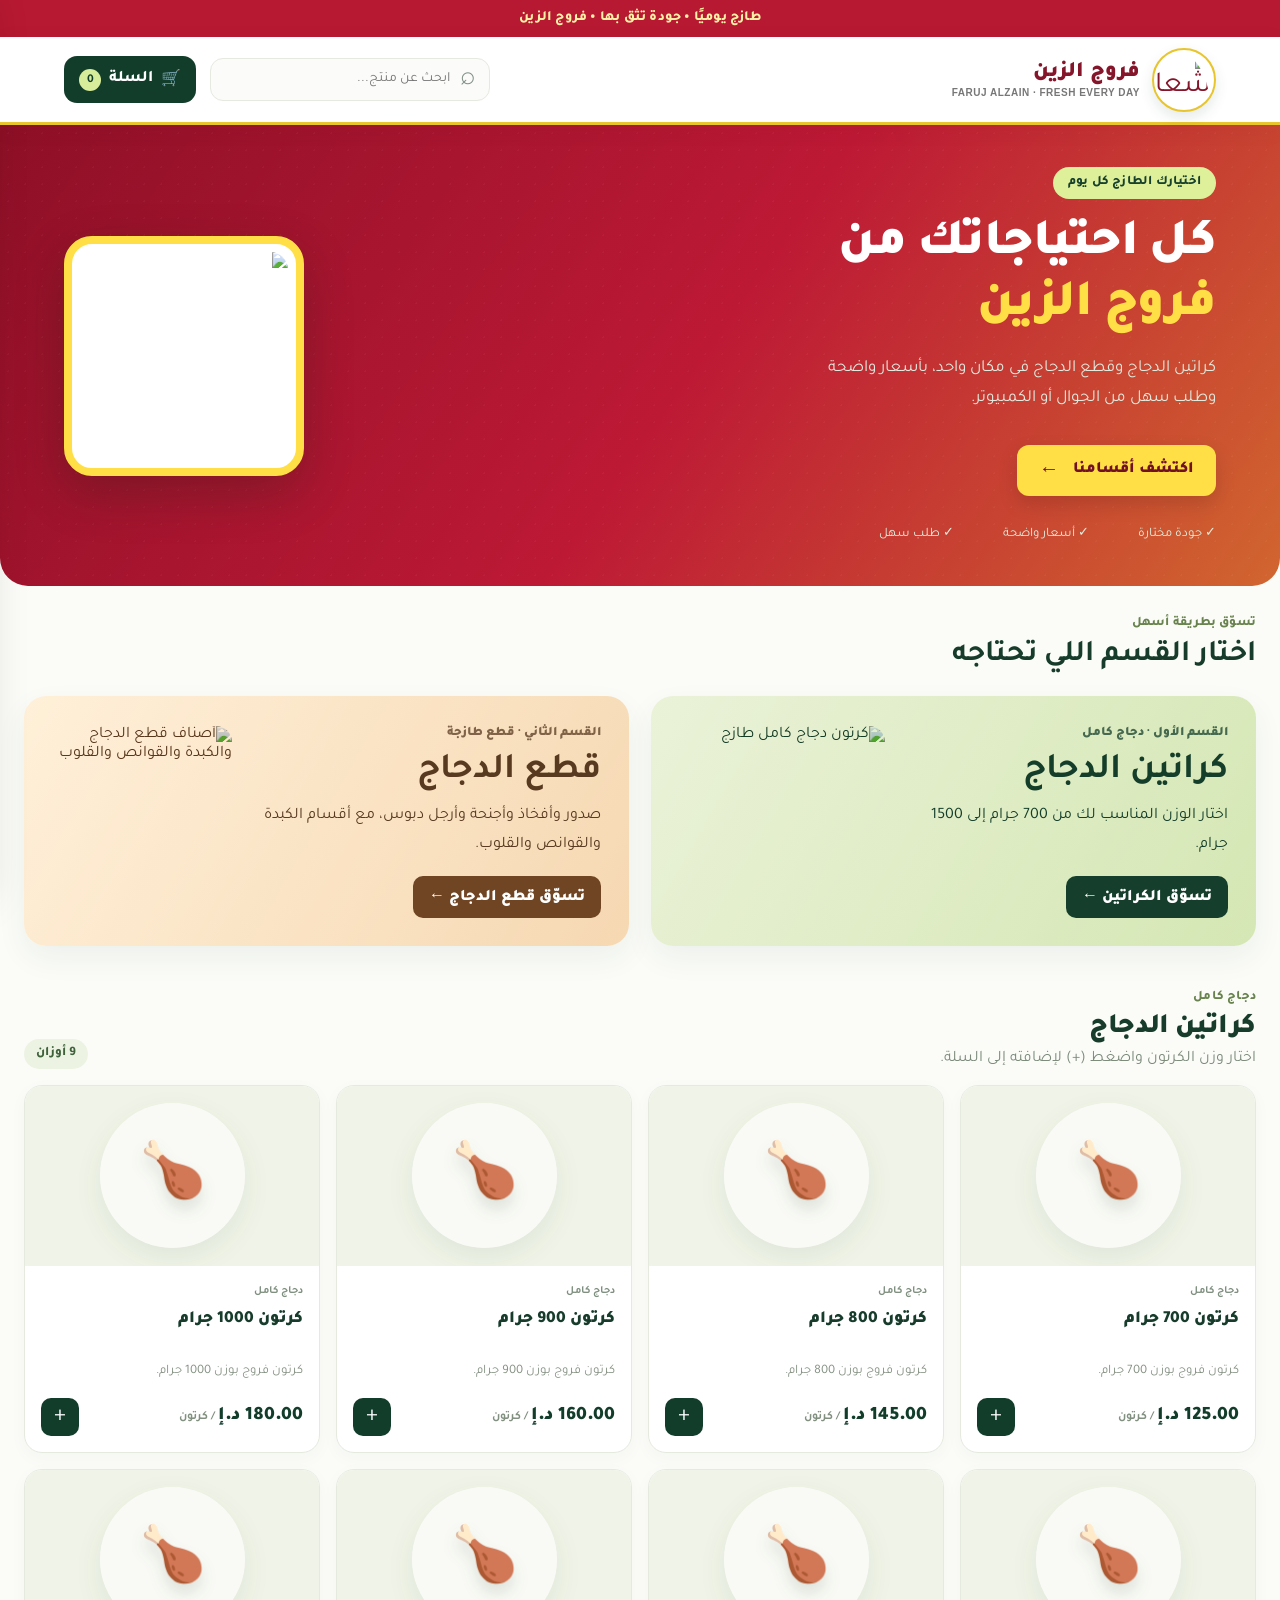
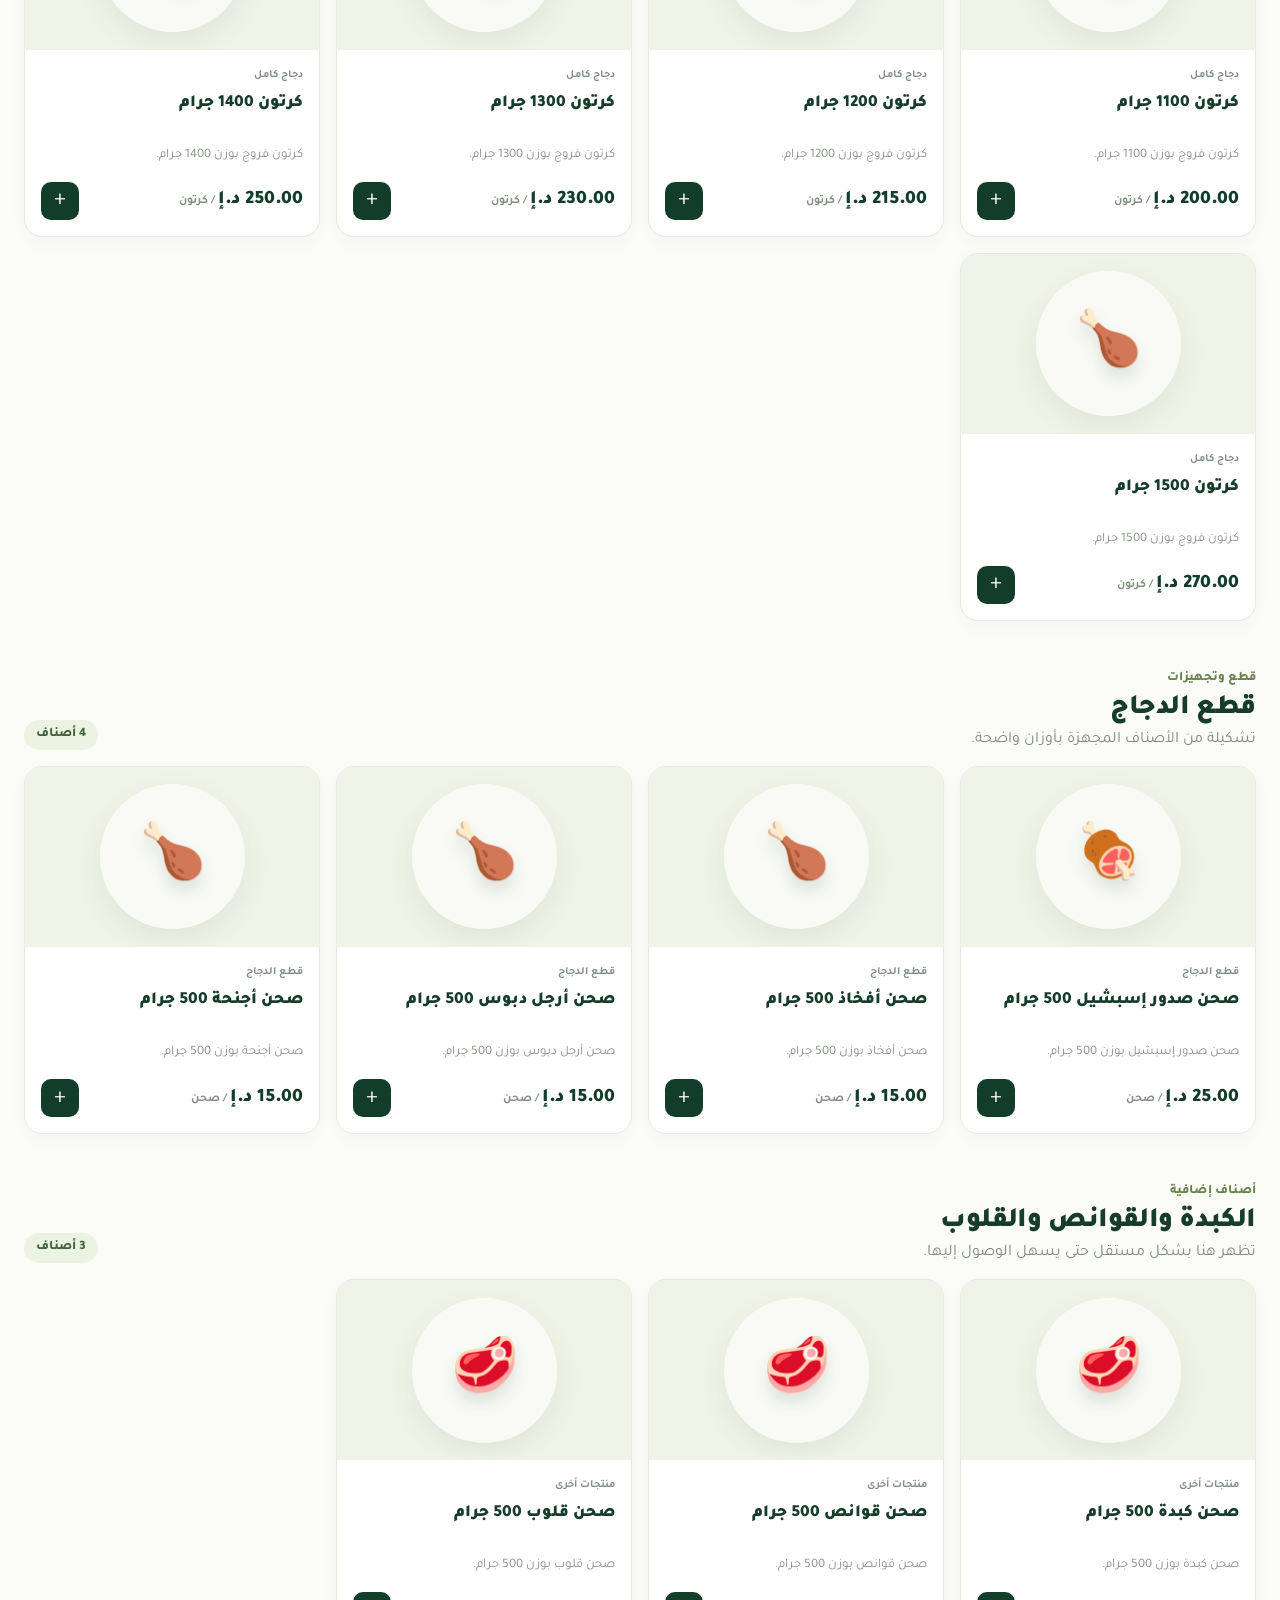
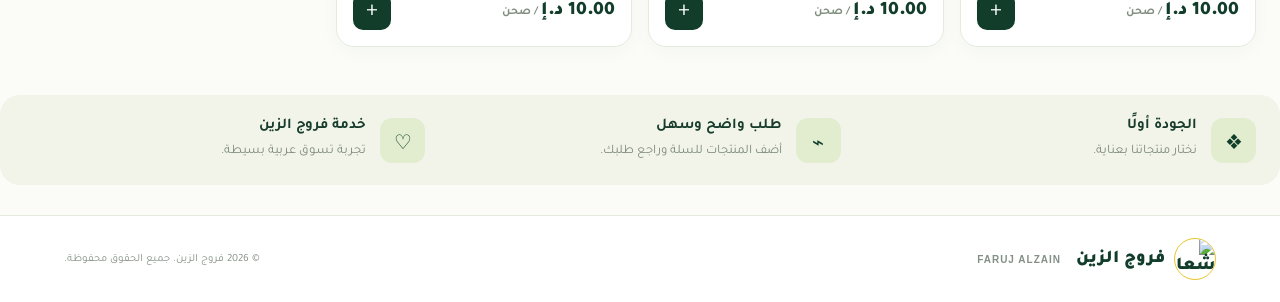
==== store.html @ 1d102dff "Update store.html" ====
<!doctype html>
<html lang="ar" dir="rtl">
<head>
  <meta charset="utf-8">
  <meta name="viewport" content="width=device-width, initial-scale=1">
  <meta name="theme-color" content="#123d2b">
  <title>متجر فروج الزين | FARUJ ALZAIN</title>
  <link rel="preconnect" href="https://fonts.googleapis.com">
  <link rel="preconnect" href="https://fonts.gstatic.com" crossorigin>
  <link href="https://fonts.googleapis.com/css2?family=Tajawal:wght@400;500;600;700;800;900&display=swap" rel="stylesheet">
  <link rel="stylesheet" href="store.css">
  <style>
    body{font-family:'Tajawal',sans-serif;background:#fbfcf8;color:#173c2c}
    .announcement{background:#b71932;color:#fff2a6;text-align:center;padding:10px 16px;font-weight:800;font-size:14px}
    .site-header{position:sticky;top:0;z-index:20;background:#fff;border-bottom:3px solid #e8c52d;box-shadow:0 5px 22px #5d17200d}.brand{display:flex;align-items:center;gap:12px;text-decoration:none;color:#85152a;padding:10px 0}.brand-mark{display:grid;place-items:center;width:64px;height:64px;flex-shrink:0;background:#fff;border:2px solid #e8c52d;border-radius:50%;overflow:hidden;padding:3px}.brand-logo{width:100%;height:100%;object-fit:contain;border-radius:50%}.brand-copy strong{display:block;font-size:22px;font-weight:900}.brand-copy small{display:block;color:#777;font-size:10px;letter-spacing:.5px}.footer-brand{display:inline-flex;align-items:center;gap:9px}.footer-logo{width:42px;height:42px;object-fit:contain;border-radius:50%;border:1px solid #e8c52d}
    .hero{background:linear-gradient(125deg,#8e1027 0%,#bd1935 54%,#e7b928 150%);color:#fff;min-height:300px;border-radius:0 0 28px 28px;margin:0 0 28px;padding:42px clamp(20px,5vw,70px);display:flex;align-items:center;justify-content:space-between;gap:24px;overflow:hidden}
    .hero-content{max-width:680px}.hero .eyebrow{display:inline-block;background:#dff09b;color:#17412d;border-radius:30px;padding:7px 14px;font-weight:800}.hero h1{font-size:clamp(30px,4vw,52px);line-height:1.2;margin:16px 0}.hero h1 em{font-style:normal;color:#ffdf45}.hero p{font-size:17px;color:#e0eadf;line-height:1.8}.hero-cta{display:inline-flex;gap:14px;align-items:center;background:#ffdf45;color:#711126;padding:12px 22px;border-radius:12px;text-decoration:none;font-weight:900;margin-top:8px}.hero-art{background:#fff;border:8px solid #ffdf45;border-radius:28px;width:clamp(150px,20vw,240px);height:clamp(150px,20vw,240px);display:grid;place-items:center;flex-shrink:0;box-shadow:0 18px 50px #071d133b;padding:8px}.hero-logo{display:block;width:100%;height:100%;object-fit:contain;border-radius:18px}
    .shop-intro{max-width:1500px;margin:0 auto;padding:0 24px}.shop-intro h2{font-size:30px;margin:5px 0}.section-kicker{color:#68834d;font-weight:800}
    .promo-grid{max-width:1500px;margin:22px auto 42px;padding:0 24px;display:grid;grid-template-columns:repeat(2,minmax(0,1fr));gap:22px}
    .promo-card{position:relative;min-height:220px;border-radius:22px;padding:28px;overflow:hidden;display:flex;align-items:center;justify-content:space-between;gap:12px;text-decoration:none;box-shadow:0 12px 30px #153d2910;transition:transform .2s}
    .promo-card:hover{transform:translateY(-3px)}.promo-card.cartons{background:linear-gradient(120deg,#eaf2d8,#d5e7b4);color:#143e2a}.promo-card.pieces{background:linear-gradient(120deg,#fff0d9,#f6d8b2);color:#583a20}
    .promo-copy{position:relative;z-index:1;max-width:65%}.promo-label{font-size:13px;font-weight:900;opacity:.75}.promo-card h3{font-size:clamp(24px,3vw,36px);margin:8px 0}.promo-card p{line-height:1.8;margin:0 0 16px}.promo-link{display:inline-block;border-radius:10px;background:#153f2c;color:#fff;padding:10px 16px;font-weight:900}.pieces .promo-link{background:#704523}.promo-art{font-size:clamp(65px,9vw,115px);filter:drop-shadow(0 8px 7px #0002)}.promo-photo{width:38%;max-width:330px;height:190px;object-fit:contain;border-radius:16px;position:relative;z-index:1;mix-blend-mode:multiply}.promo-photo-pieces{width:38%;max-width:330px;height:190px;object-fit:contain;border-radius:16px;position:relative;z-index:1;mix-blend-mode:multiply}
    .catalog-section{max-width:1500px;margin:0 auto 48px;padding:0 24px;scroll-margin-top:100px}.section-heading{display:flex;align-items:end;justify-content:space-between;gap:14px;margin-bottom:16px}.section-heading h2{font-size:28px;margin:4px 0}.section-heading p{color:#7d8b7b;margin:5px 0 0}.section-count{background:#edf3e3;color:#3f623b;padding:7px 12px;border-radius:30px;font-size:13px;font-weight:800;white-space:nowrap}
    .product-grid{display:grid;grid-template-columns:repeat(4,minmax(0,1fr));gap:16px}.product-card{background:#fff;border:1px solid #e5eadf;border-radius:18px;overflow:hidden;box-shadow:0 5px 18px #153d2908}.product-visual{background:#f0f4e8;min-height:130px;display:grid;place-items:center}.product-emoji{font-size:54px}.product-body{padding:16px}.product-body h3{font-size:17px;line-height:1.5;min-height:48px;margin:6px 0}.product-desc{color:#859183;font-size:13px;min-height:20px}.product-bottom{display:flex;align-items:center;justify-content:space-between;gap:10px;margin-top:15px}.product-price{font-weight:900;color:#123d2b}.product-price small{font-size:12px;color:#829080;font-weight:600}.add-button{background:#123d2b;color:#fff;border:0;border-radius:10px;width:38px;height:38px;font-size:23px;cursor:pointer}.empty-state{padding:20px;text-align:center;color:#778574}.hidden{display:none!important}
    .quality-strip{max-width:1500px;margin:30px auto;padding:22px 24px;background:#f2f4e9;border-radius:20px;display:grid;grid-template-columns:auto 1fr auto 1fr auto 1fr;align-items:center;gap:14px}.quality-icon{background:#e2edcf;border-radius:12px;padding:12px;font-size:20px}.quality-strip p{font-size:13px;color:#7d8b7b;margin:5px 0 0}.quality-strip strong{font-size:15px}footer{display:flex;align-items:center;justify-content:space-between;gap:15px;flex-wrap:wrap;padding:22px 5%;border-top:1px solid #e5eadf;background:#fff}.footer-brand{font-weight:900;color:#123d2b;text-decoration:none}
    @media(max-width:1000px){.product-grid{grid-template-columns:repeat(3,minmax(0,1fr))}.quality-strip{grid-template-columns:auto 1fr;}.hero-art{font-size:100px}}
    @media(max-width:650px){.brand-mark{width:48px;height:48px}.brand-copy strong{font-size:18px}.brand-copy small{font-size:8px}.hero{padding:28px 20px;min-height:0}.hero-art{width:100px;height:100px;font-size:58px}.hero p{font-size:14px}.promo-grid{grid-template-columns:1fr;padding:0 14px;gap:14px;margin-bottom:32px}.promo-card{min-height:175px;padding:20px}.promo-copy{max-width:72%}.promo-card p{font-size:14px}.promo-art{font-size:64px}.promo-photo{width:38%;height:130px;object-fit:contain}.catalog-section,.shop-intro{padding:0 14px}.product-grid{grid-template-columns:repeat(2,minmax(0,1fr));gap:10px}.product-visual{min-height:100px}.product-emoji{font-size:42px}.product-body{padding:11px}.product-body h3{font-size:14px;min-height:44px}.product-desc{font-size:11px}.product-price{font-size:13px}.product-price small{font-size:10px}.add-button{width:32px;height:32px}.section-heading h2{font-size:23px}.section-heading p{font-size:12px}.quality-strip{margin:24px 14px;padding:17px;gap:10px}.hero h1{font-size:29px}.hero .hero-perks{font-size:11px;gap:8px;flex-wrap:wrap}}
  </style>
</head>
<body>
  <div class="announcement">طازج يوميًا • جودة تثق بها • فروج الزين</div>
  <header class="site-header">
    <a class="brand" href="#top" aria-label="فروج الزين - الرئيسية"><span class="brand-mark"><img class="brand-logo" src="https://wnfibznjxihilgfedfij.supabase.co/storage/v1/object/public/store-images/alzain-logo.jpg" alt="شعار فروج الزين"></span><span class="brand-copy"><strong>فروج الزين</strong><small>FARUJ ALZAIN · FRESH EVERY DAY</small></span></a>
    <div class="header-actions"><label class="search-box"><span>⌕</span><input id="searchInput" type="search" placeholder="ابحث عن منتج..." aria-label="ابحث عن منتج"></label><button class="cart-open" id="openCart" type="button"><span>🛒</span><span>السلة</span><b id="cartCount">0</b></button></div>
  </header>
  <main id="top">
    <section class="hero"><div class="hero-content"><span class="eyebrow">اختيارك الطازج كل يوم</span><h1>كل احتياجاتك من<br><em>فروج الزين</em></h1><p>كراتين الدجاج وقطع الدجاج في مكان واحد، بأسعار واضحة وطلب سهل من الجوال أو الكمبيوتر.</p><a class="hero-cta" href="#promotions">اكتشف أقسامنا <span>←</span></a><div class="hero-perks"><span>✓ جودة مختارة</span>　<span>✓ أسعار واضحة</span>　<span>✓ طلب سهل</span></div></div><div class="hero-art"><img class="hero-logo" src="https://wnfibznjxihilgfedfij.supabase.co/storage/v1/object/public/store-images/alzain-logo.jpg" alt="شعار فروج الزين"></div></section>
    <div class="shop-intro"><span class="section-kicker">تسوّق بطريقة أسهل</span><h2>اختار القسم اللي تحتاجه</h2></div>
    <section class="promo-grid" id="promotions" aria-label="الأقسام الرئيسية">
      <a class="promo-card cartons" href="#cartonSection"><div class="promo-copy"><span class="promo-label">القسم الأول · دجاج كامل</span><h3>كراتين الدجاج</h3><p>اختار الوزن المناسب لك من 700 جرام إلى 1500 جرام.</p><span class="promo-link">تسوّق الكراتين ←</span></div><img class="promo-photo" src="https://wnfibznjxihilgfedfij.supabase.co/storage/v1/object/public/store-images/a_clean_high_resolution_studio_product_photo_with.png" alt="كرتون دجاج كامل طازج"></a>
      <a class="promo-card pieces" href="#piecesSection"><div class="promo-copy"><span class="promo-label">القسم الثاني · قطع طازجة</span><h3>قطع الدجاج</h3><p>صدور وأفخاذ وأجنحة وأرجل دبوس، مع أقسام الكبدة والقوانص والقلوب.</p><span class="promo-link">تسوّق قطع الدجاج ←</span></div><img class="promo-photo promo-photo-pieces" src="https://wnfibznjxihilgfedfij.supabase.co/storage/v1/object/public/store-images/chicken-pieces-7-items.jpg" alt="أصناف قطع الدجاج والكبدة والقوانص والقلوب"></a>
    </section>
    <section class="catalog-section" id="cartonSection"><div class="section-heading"><div><span class="section-kicker">دجاج كامل</span><h2>كراتين الدجاج</h2><p>اختار وزن الكرتون واضغط (+) لإضافته إلى السلة.</p></div><span class="section-count">9 أوزان</span></div><div class="product-grid" id="cartonGrid"></div><div class="empty-state hidden" id="cartonEmpty">لا توجد نتائج في هذا القسم.</div></section>
    <section class="catalog-section" id="piecesSection"><div class="section-heading"><div><span class="section-kicker">قطع وتجهيزات</span><h2>قطع الدجاج</h2><p>تشكيلة من الأصناف المجهزة بأوزان واضحة.</p></div><span class="section-count">4 أصناف</span></div><div class="product-grid" id="piecesGrid"></div><div class="empty-state hidden" id="piecesEmpty">لا توجد نتائج في هذا القسم.</div></section>
    <section class="catalog-section" id="otherSection"><div class="section-heading"><div><span class="section-kicker">أصناف إضافية</span><h2>الكبدة والقوانص والقلوب</h2><p>تظهر هنا بشكل مستقل حتى يسهل الوصول إليها.</p></div><span class="section-count">3 أصناف</span></div><div class="product-grid" id="otherGrid"></div><div class="empty-state hidden" id="otherEmpty">لا توجد نتائج في هذا القسم.</div></section>
    <section class="quality-strip"><div class="quality-icon">❖</div><div><strong>الجودة أولًا</strong><p>نختار منتجاتنا بعناية.</p></div><div class="quality-icon">⌁</div><div><strong>طلب واضح وسهل</strong><p>أضف المنتجات للسلة وراجع طلبك.</p></div><div class="quality-icon">♡</div><div><strong>خدمة فروج الزين</strong><p>تجربة تسوق عربية بسيطة.</p></div></section>
  </main>
  <footer><a class="footer-brand" href="#top"><img class="footer-logo" src="https://wnfibznjxihilgfedfij.supabase.co/storage/v1/object/public/store-images/alzain-logo.jpg" alt="شعار فروج الزين"> فروج الزين</a><span>FARUJ ALZAIN</span><small>© <span id="year"></span> فروج الزين. جميع الحقوق محفوظة.</small></footer>
  <div class="overlay hidden" id="overlay"></div>
  <aside class="cart-drawer" id="cartDrawer" aria-label="سلة التسوق" aria-hidden="true"><div class="drawer-head"><div><span class="section-kicker">طلبك</span><h2>سلة التسوق</h2></div><button class="icon-button" id="closeCart" aria-label="إغلاق السلة" type="button">×</button></div><div class="cart-items" id="cartItems"></div><div class="cart-bottom"><div class="cart-line"><span>المجموع الفرعي</span><strong id="subtotal">0.00 د.إ</strong></div><p class="cart-hint">رسوم التوصيل النهائية تُحدد حسب المنطقة عند تأكيد الطلب.</p><button class="primary-button" id="checkoutButton" type="button">متابعة لإتمام الطلب</button><button class="text-button" id="continueShopping" type="button">متابعة التسوق</button></div></aside>
  <section class="checkout-modal hidden" id="checkoutModal" role="dialog" aria-modal="true" aria-labelledby="checkoutTitle"><div class="modal-head"><div><span class="section-kicker">خطوة أخيرة</span><h2 id="checkoutTitle">بيانات التوصيل</h2></div><button class="icon-button" id="closeCheckout" type="button" aria-label="إغلاق">×</button></div><form id="checkoutForm"><div class="form-grid"><label>الاسم الكامل<input name="customer_name" required autocomplete="name" placeholder="اكتب اسمك"></label><label>رقم الهاتف<input name="phone" required inputmode="tel" autocomplete="tel" placeholder="05xxxxxxxx"></label><label>الإمارة<select name="emirate" required><option value="">اختر الإمارة</option><option>دبي</option><option>أبوظبي</option><option>الشارقة</option><option>عجمان</option><option>أم القيوين</option><option>رأس الخيمة</option><option>الفجيرة</option></select></label><label>المنطقة<input name="area" required placeholder="اسم المنطقة"></label><label class="full-width">العنوان بالتفصيل<textarea name="address" required rows="2" placeholder="اسم الشارع، المبنى، رقم الفيلا أو الشقة"></textarea></label><label>طريقة الدفع<select name="payment_method" required><option value="">اختر طريقة الدفع</option><option value="cash">نقدًا عند الاستلام</option><option value="bank_transfer">تحويل بنكي</option><option value="by_agreement">حسب الاتفاق</option></select></label><label>ملاحظات (اختياري)<input name="notes" placeholder="أي تعليمات إضافية"></label></div><div class="checkout-summary"><div><span>عدد الأصناف</span><strong id="checkoutItemCount">0</strong></div><div><span>المجموع الفرعي</span><strong id="checkoutSubtotal">0.00 د.إ</strong></div><small>هذه معاينة للواجهة فقط؛ الطلب لا يُرسل إلى قاعدة البيانات بعد.</small></div><button class="primary-button" type="submit">مراجعة الطلب التجريبي</button></form><div class="prototype-result hidden" id="prototypeResult"></div></section>
  <div class="toast" id="toast" role="status" aria-live="polite"></div><script src="store.js"></script>
</body>
</html>
---- store.css ----
*{box-sizing:border-box} :root{--green:#123d2b;--green2:#1d6242;--lime:#d8ed9b;--cream:#f8f7ef;--ink:#17241d;--muted:#718076;--line:#e5e9df;--white:#fff;--shadow:0 18px 48px rgba(17,54,37,.12)}html{scroll-behavior:smooth}body{margin:0;background:#fff;color:var(--ink);font-family:"Tajawal",Tahoma,Arial,sans-serif}button,input,select,textarea{font:inherit}button{cursor:pointer}.announcement{background:var(--green);color:#e8f3d4;text-align:center;font-size:13px;padding:8px 16px;letter-spacing:.2px}.site-header{height:88px;padding:0 clamp(18px,5vw,76px);display:flex;align-items:center;justify-content:space-between;gap:22px;border-bottom:1px solid #eef0e9;background:#fff}.brand{display:flex;align-items:center;gap:12px;text-decoration:none;color:var(--green)}.brand-mark{display:grid;place-items:center;width:52px;height:52px;border-radius:17px;background:linear-gradient(145deg,#e6f3c5,#b9d87c);font-size:29px;box-shadow:inset 0 2px 4px #fff8,0 6px 14px #163e291c}.brand-copy{display:flex;flex-direction:column;gap:1px}.brand-copy strong{font-size:24px;font-weight:900;line-height:1.1}.brand-copy small{font:700 9px Arial,sans-serif;letter-spacing:1.1px;color:#7c8b7b}.header-actions{display:flex;align-items:center;gap:14px}.search-box{height:43px;width:min(280px,31vw);display:flex;align-items:center;gap:8px;padding:0 13px;border:1px solid var(--line);border-radius:13px;background:#fbfcf9;color:#829087}.search-box span{font-size:26px;line-height:1}.search-box input{width:100%;border:0;outline:0;background:transparent;font-size:14px;color:var(--ink)}.cart-open{display:flex;align-items:center;gap:8px;border:0;background:var(--green);color:white;border-radius:13px;padding:12px 15px;font-weight:800}.cart-open b{display:grid;place-items:center;min-width:22px;height:22px;padding:0 5px;border-radius:20px;background:var(--lime);color:var(--green);font-size:12px}.hero{margin:24px clamp(14px,3.5vw,54px) 0;min-height:410px;overflow:hidden;position:relative;display:grid;grid-template-columns:1.05fr .95fr;align-items:center;border-radius:30px;background:radial-gradient(circle at 78% 45%,#2c704b 0,#1b573a 31%,#123d2b 69%);color:white;padding:clamp(30px,5vw,76px);isolation:isolate}.hero:after{content:"";position:absolute;inset:0;background-image:radial-gradient(#ffffff14 1px,transparent 1px);background-size:17px 17px;opacity:.45;z-index:-1}.hero-content{position:relative;z-index:2}.eyebrow,.section-kicker{display:inline-block;color:#71924f;font-size:13px;font-weight:800;letter-spacing:.2px}.hero .eyebrow{color:var(--lime);padding:8px 12px;border:1px solid #d8ed9b55;border-radius:30px;background:#ffffff0b}.hero h1{font-size:clamp(36px,4.4vw,61px);line-height:1.14;letter-spacing:-1.2px;margin:20px 0 15px;font-weight:900}.hero h1 em{font-style:normal;color:var(--lime)}.hero p{color:#d7e6d8;line-height:1.9;font-size:17px;max-width:430px;margin:0 0 22px}.hero-cta{display:inline-flex;align-items:center;gap:23px;padding:14px 22px;background:var(--lime);color:var(--green);border-radius:13px;text-decoration:none;font-weight:900;box-shadow:0 8px 20px #0002}.hero-cta span{font-size:20px}.hero-perks{display:flex;flex-wrap:wrap;gap:18px;margin-top:28px;color:#e3efdf;font-size:13px}.hero-art{height:310px;position:relative;display:grid;place-items:center}.hero-circle{position:absolute;width:min(31vw,300px);aspect-ratio:1;border-radius:50%;background:linear-gradient(145deg,#e3f0bd,#b7d47c);box-shadow:0 25px 60px #071b123d,inset 0 8px 16px #fff8}.hero-chicken{position:relative;z-index:1;display:grid;place-items:center;width:230px;height:230px;border-radius:50%;font-size:145px;filter:drop-shadow(0 18px 12px #1a351d38);transform:rotate(-12deg)}.hero-stamp{position:absolute;z-index:2;top:19px;left:9%;width:83px;height:83px;border-radius:50%;border:2px dashed #d9edb1;background:var(--green2);display:flex;flex-direction:column;align-items:center;justify-content:center;transform:rotate(-13deg);box-shadow:0 8px 25px #0002}.hero-stamp b{font-size:19px;color:var(--lime)}.hero-stamp small{text-align:center;font:700 8px Arial;letter-spacing:1px;line-height:1.3}.floating-leaf{position:absolute;color:#d9ed9b;font-size:40px}.leaf-one{right:6%;top:42px}.leaf-two{left:7%;bottom:27px;font-size:26px}.customer-type-section,.catalog{padding:55px clamp(18px,6vw,90px) 0}.customer-type-section{display:flex;align-items:center;justify-content:space-between;gap:22px}.customer-type-section h2,.section-heading h2,.drawer-head h2,.modal-head h2{margin:5px 0 0;font-size:30px;font-weight:900;letter-spacing:-.4px}.type-switch{display:flex;gap:8px;background:#f3f5ef;padding:6px;border-radius:17px}.type-btn{min-width:112px;border:1px solid transparent;background:transparent;border-radius:12px;padding:10px 15px;color:#59675d;font-weight:800}.type-btn small{display:block;font-size:11px;font-weight:500;margin-top:2px}.type-btn.active{background:var(--green);color:white;box-shadow:0 5px 12px #123d2b20}.type-btn.active small{color:#dceccf}.catalog{padding-top:60px}.section-heading{display:flex;justify-content:space-between;align-items:end;gap:15px}.section-heading h2{font-size:34px}.demo-note{font-size:12px;color:#8b958c;background:#f4f6f0;border-radius:30px;padding:7px 11px}.category-tabs{display:flex;gap:9px;overflow-x:auto;padding:23px 0 25px}.category-tab{white-space:nowrap;padding:10px 18px;border-radius:30px;border:1px solid var(--line);background:white;color:#536056;font-weight:700;font-size:14px}.category-tab.active{background:#eaf2dc;border-color:#d9e7c2;color:var(--green)}.product-grid{display:grid;grid-template-columns:repeat(4,minmax(0,1fr));gap:18px}.product-card{border:1px solid #e8ece4;border-radius:20px;overflow:hidden;background:white;transition:transform .2s,box-shadow .2s;min-width:0}.product-card:hover{transform:translateY(-4px);box-shadow:var(--shadow)}.product-visual{height:180px;display:grid;place-items:center;position:relative;background:linear-gradient(145deg,#f3f6eb,#e5edda);overflow:hidden}.product-visual:before{content:"";position:absolute;width:145px;height:145px;border-radius:50%;background:#fff9;box-shadow:0 10px 28px #1e482014}.product-emoji{position:relative;font-size:82px;filter:drop-shadow(0 10px 8px #1c3b211e)}.product-badge{position:absolute;top:12px;right:12px;background:#fff;color:var(--green);border-radius:8px;padding:5px 8px;font-size:11px;font-weight:800}.product-body{padding:16px}.product-category{font-size:11px;color:#809080;font-weight:700}.product-body h3{margin:5px 0 7px;font-size:18px;font-weight:900}.product-desc{font-size:12px;line-height:1.7;color:#849087;min-height:35px;margin:0 0 13px}.product-bottom{display:flex;align-items:center;justify-content:space-between;gap:7px}.product-price{font-size:19px;font-weight:900;color:var(--green);white-space:nowrap}.product-price small{font-size:11px;font-weight:600;color:#7d897f}.add-button{border:0;background:var(--green);color:white;border-radius:11px;width:39px;height:39px;font-size:24px;line-height:1}.add-button:hover{background:var(--green2)}.quality-strip{margin:75px clamp(14px,3.5vw,54px) 60px;padding:28px clamp(18px,4vw,50px);border-radius:22px;background:var(--cream);display:grid;grid-template-columns:auto 1fr auto 1fr auto 1fr;align-items:center;gap:15px}.quality-icon{width:45px;height:45px;display:grid;place-items:center;background:#e7efda;color:var(--green);font-size:25px;border-radius:14px}.quality-strip strong{font-size:16px}.quality-strip p{font-size:12px;color:#788579;line-height:1.7;margin:4px 0 0}footer{border-top:1px solid var(--line);padding:28px clamp(18px,5vw,76px);display:flex;align-items:center;gap:15px;color:#849087}footer .footer-brand{font-size:18px;font-weight:900;text-decoration:none;color:var(--green)}footer>span{font:700 10px Arial;letter-spacing:1px}footer small{margin-right:auto;font-size:11px}.hidden{display:none!important}.overlay{position:fixed;inset:0;background:#07180f77;z-index:10;backdrop-filter:blur(3px)}.cart-drawer{position:fixed;z-index:11;top:0;bottom:0;left:0;width:min(450px,100%);background:#fff;display:flex;flex-direction:column;padding:25px;transform:translateX(-105%);transition:transform .25s ease;box-shadow:10px 0 40px #0002}.cart-drawer.open{transform:translateX(0)}.drawer-head,.modal-head{display:flex;align-items:center;justify-content:space-between;border-bottom:1px solid var(--line);padding-bottom:18px}.drawer-head h2,.modal-head h2{font-size:25px}.icon-button{width:38px;height:38px;border:1px solid var(--line);border-radius:12px;background:white;font-size:27px;color:var(--green);line-height:1}.cart-items{overflow:auto;flex:1;padding:12px 0}.cart-empty{text-align:center;padding:55px 10px;color:#829087;line-height:2}.cart-row{display:grid;grid-template-columns:58px 1fr auto;gap:12px;align-items:center;padding:14px 0;border-bottom:1px solid #edf0e9}.cart-thumb{width:58px;height:58px;border-radius:13px;background:#f0f4e7;display:grid;place-items:center;font-size:31px}.cart-row h4{margin:0 0 4px;font-size:15px}.cart-row small{color:#7c897d}.qty-control{display:flex;align-items:center;gap:8px;margin-top:8px}.qty-control button{width:25px;height:25px;border:1px solid var(--line);border-radius:8px;background:white;color:var(--green);font-weight:900}.qty-control span{font-weight:800;font-size:13px}.cart-row-price{font-weight:900;font-size:14px;white-space:nowrap}.cart-bottom{border-top:1px solid var(--line);padding-top:16px}.cart-line{display:flex;justify-content:space-between;margin:5px 0 12px}.cart-line strong{font-size:20px;color:var(--green)}.cart-hint{font-size:12px;color:#849087;line-height:1.7}.primary-button{width:100%;border:0;border-radius:13px;background:var(--green);color:white;padding:14px 18px;font-weight:900;font-size:15px}.primary-button:disabled{opacity:.4;cursor:not-allowed}.text-button{display:block;margin:12px auto 0;border:0;background:none;color:var(--green);font-weight:800;padding:8px}.checkout-modal{position:fixed;z-index:12;top:50%;left:50%;transform:translate(-50%,-50%);width:min(680px,calc(100% - 26px));max-height:90vh;overflow:auto;background:white;border-radius:23px;padding:25px;box-shadow:0 25px 90px #0004}.modal-head{margin-bottom:20px}.form-grid{display:grid;grid-template-columns:1fr 1fr;gap:15px}.form-grid label{display:flex;flex-direction:column;gap:7px;font-weight:800;font-size:13px;color:#4c5d50}.form-grid input,.form-grid select,.form-grid textarea{width:100%;border:1px solid #dfe6db;background:#fbfcf9;border-radius:11px;padding:12px;color:var(--ink);outline:none;min-width:0}.form-grid input:focus,.form-grid select:focus,.form-grid textarea:focus{border-color:#7da45c;box-shadow:0 0 0 3px #d8ed9b55}.form-grid textarea{resize:vertical}.full-width{grid-column:1/-1}.checkout-summary{background:#f5f7f0;border-radius:14px;padding:15px;margin:18px 0}.checkout-summary div{display:flex;justify-content:space-between;padding:4px 0;font-size:14px}.checkout-summary strong{color:var(--green)}.checkout-summary small{display:block;margin-top:10px;line-height:1.7;color:#7a877c;font-size:11px}.prototype-result{margin-top:15px;border-radius:13px;background:#f0f6e7;padding:15px;line-height:1.8;font-size:13px;white-space:pre-wrap}.toast{position:fixed;z-index:20;bottom:20px;left:50%;transform:translate(-50%,20px);opacity:0;pointer-events:none;background:#183e2c;color:#fff;padding:12px 18px;border-radius:12px;box-shadow:var(--shadow);transition:.2s;font-size:14px;max-width:90%;text-align:center}.toast.show{opacity:1;transform:translate(-50%,0)}.empty-state{text-align:center;padding:45px;color:#819080}
@media(max-width:950px){.hero{grid-template-columns:1fr .7fr;padding:38px}.hero-art{transform:scale(.88)}.product-grid{grid-template-columns:repeat(3,minmax(0,1fr))}.quality-strip{grid-template-columns:auto 1fr;gap:15px 12px}.quality-strip .quality-icon:nth-of-type(3){margin-top:8px}.customer-type-section{align-items:flex-start;flex-direction:column}.type-switch{width:100%}.type-btn{flex:1;min-width:0}}
@media(max-width:650px){.announcement{font-size:11px}.site-header{height:auto;min-height:76px;padding:12px 15px;flex-wrap:wrap;gap:12px}.brand-mark{width:44px;height:44px;border-radius:14px;font-size:24px}.brand-copy strong{font-size:20px}.brand-copy small{font-size:8px}.header-actions{width:100%;gap:8px}.search-box{flex:1;width:auto}.cart-open{padding:10px 12px}.hero{margin:13px 10px 0;min-height:unset;grid-template-columns:1fr;padding:29px 24px 18px;border-radius:23px}.hero h1{font-size:39px;margin-top:17px}.hero p{font-size:15px}.hero-art{height:190px;transform:none;margin-top:4px}.hero-circle{width:175px}.hero-chicken{width:170px;height:170px;font-size:108px}.hero-stamp{width:68px;height:68px;top:8px;left:17%}.hero-stamp b{font-size:16px}.hero-perks{gap:11px;font-size:11px;margin-top:22px}.customer-type-section,.catalog{padding-left:16px;padding-right:16px}.customer-type-section{padding-top:36px}.customer-type-section h2,.section-heading h2{font-size:27px}.type-switch{gap:4px}.type-btn{padding:9px 6px;font-size:13px}.type-btn small{font-size:10px}.catalog{padding-top:40px}.section-heading{align-items:start}.demo-note{font-size:10px}.category-tabs{padding:18px 0 20px}.category-tab{padding:9px 13px;font-size:12px}.product-grid{grid-template-columns:repeat(2,minmax(0,1fr));gap:11px}.product-card{border-radius:15px}.product-visual{height:135px}.product-visual:before{width:110px;height:110px}.product-emoji{font-size:64px}.product-badge{top:8px;right:8px;font-size:9px}.product-body{padding:11px}.product-body h3{font-size:15px}.product-desc{font-size:11px;min-height:34px}.product-price{font-size:16px}.product-price small{font-size:9px}.add-button{width:34px;height:34px;border-radius:10px}.quality-strip{margin:45px 10px 35px;padding:20px 16px;border-radius:18px}.quality-icon{width:38px;height:38px}.quality-strip strong{font-size:14px}.quality-strip p{font-size:11px}footer{flex-wrap:wrap;padding:22px 17px}footer small{width:100%;margin:0}.checkout-modal{padding:19px;border-radius:18px}.form-grid{grid-template-columns:1fr;gap:12px}.full-width{grid-column:auto}.modal-head h2{font-size:23px}.cart-drawer{padding:19px}.cart-row{grid-template-columns:48px 1fr auto;gap:9px}.cart-thumb{width:48px;height:48px}.cart-row-price{font-size:12px}}
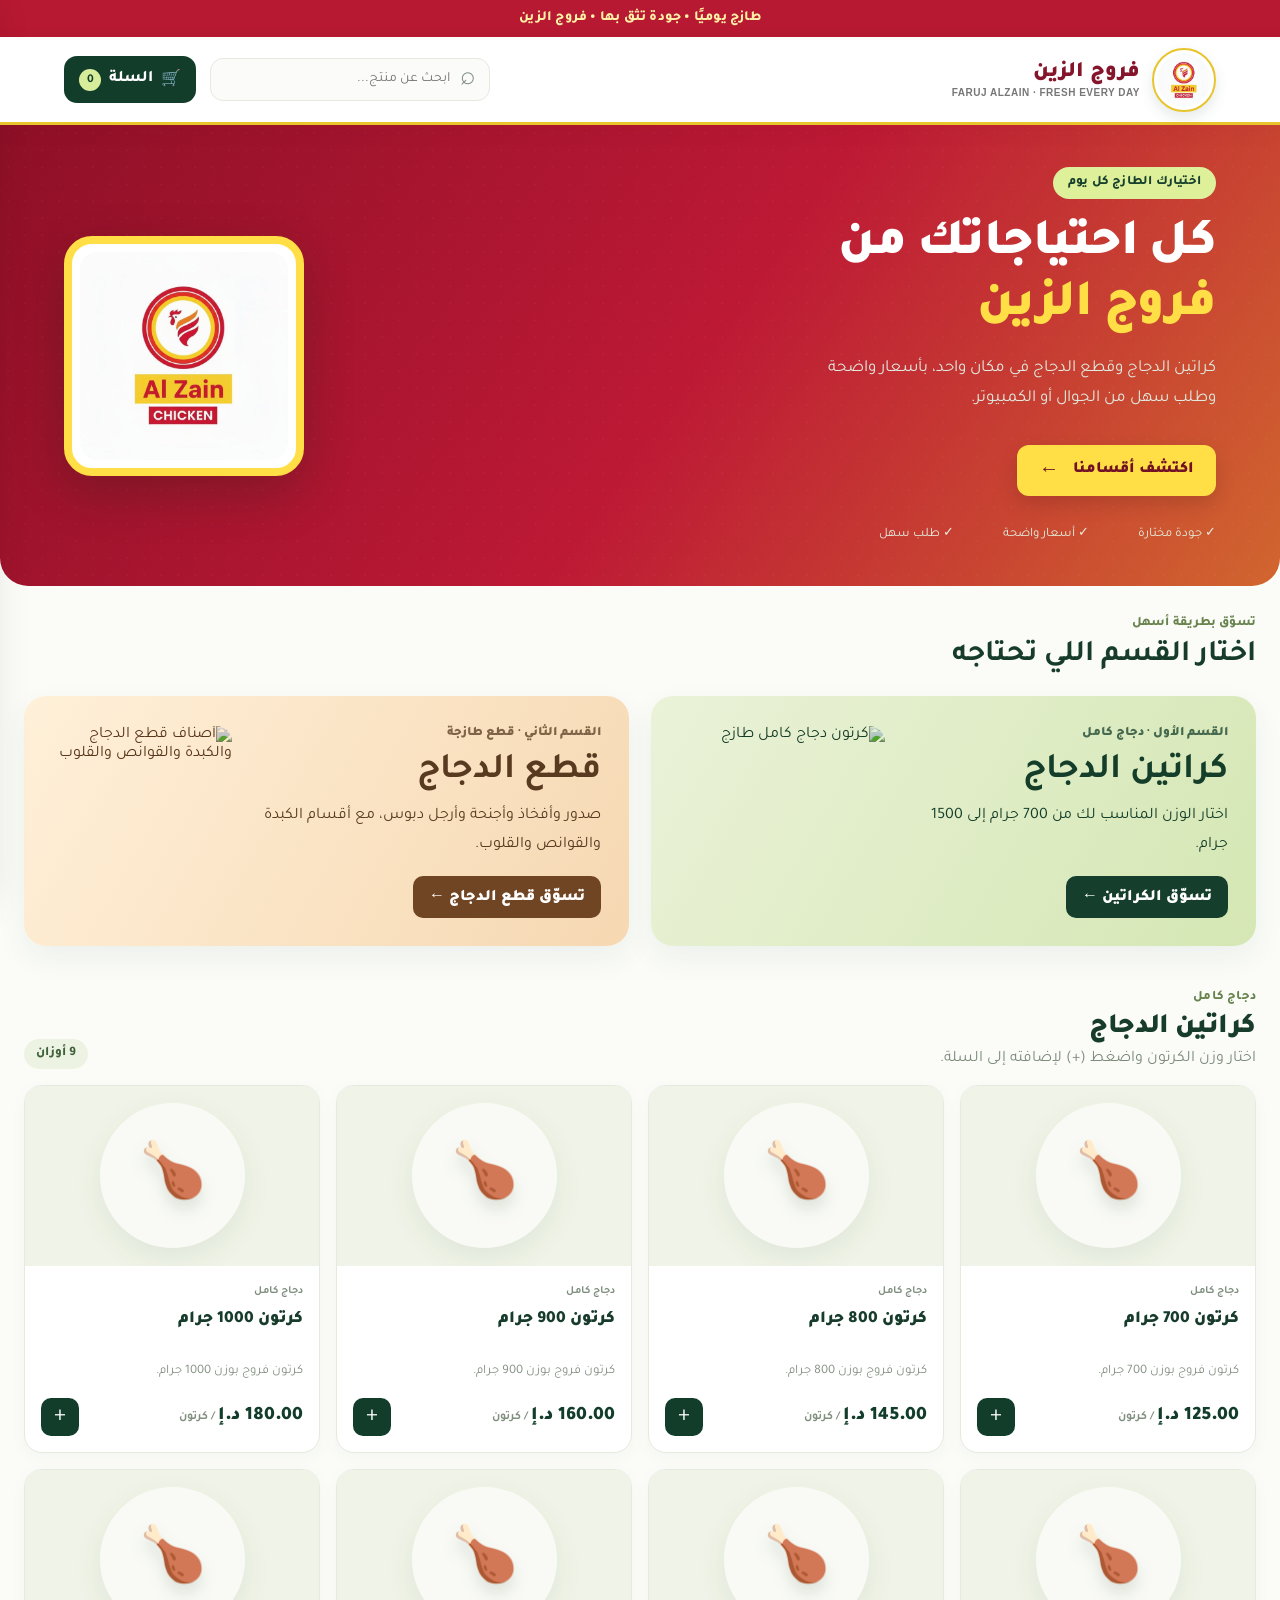
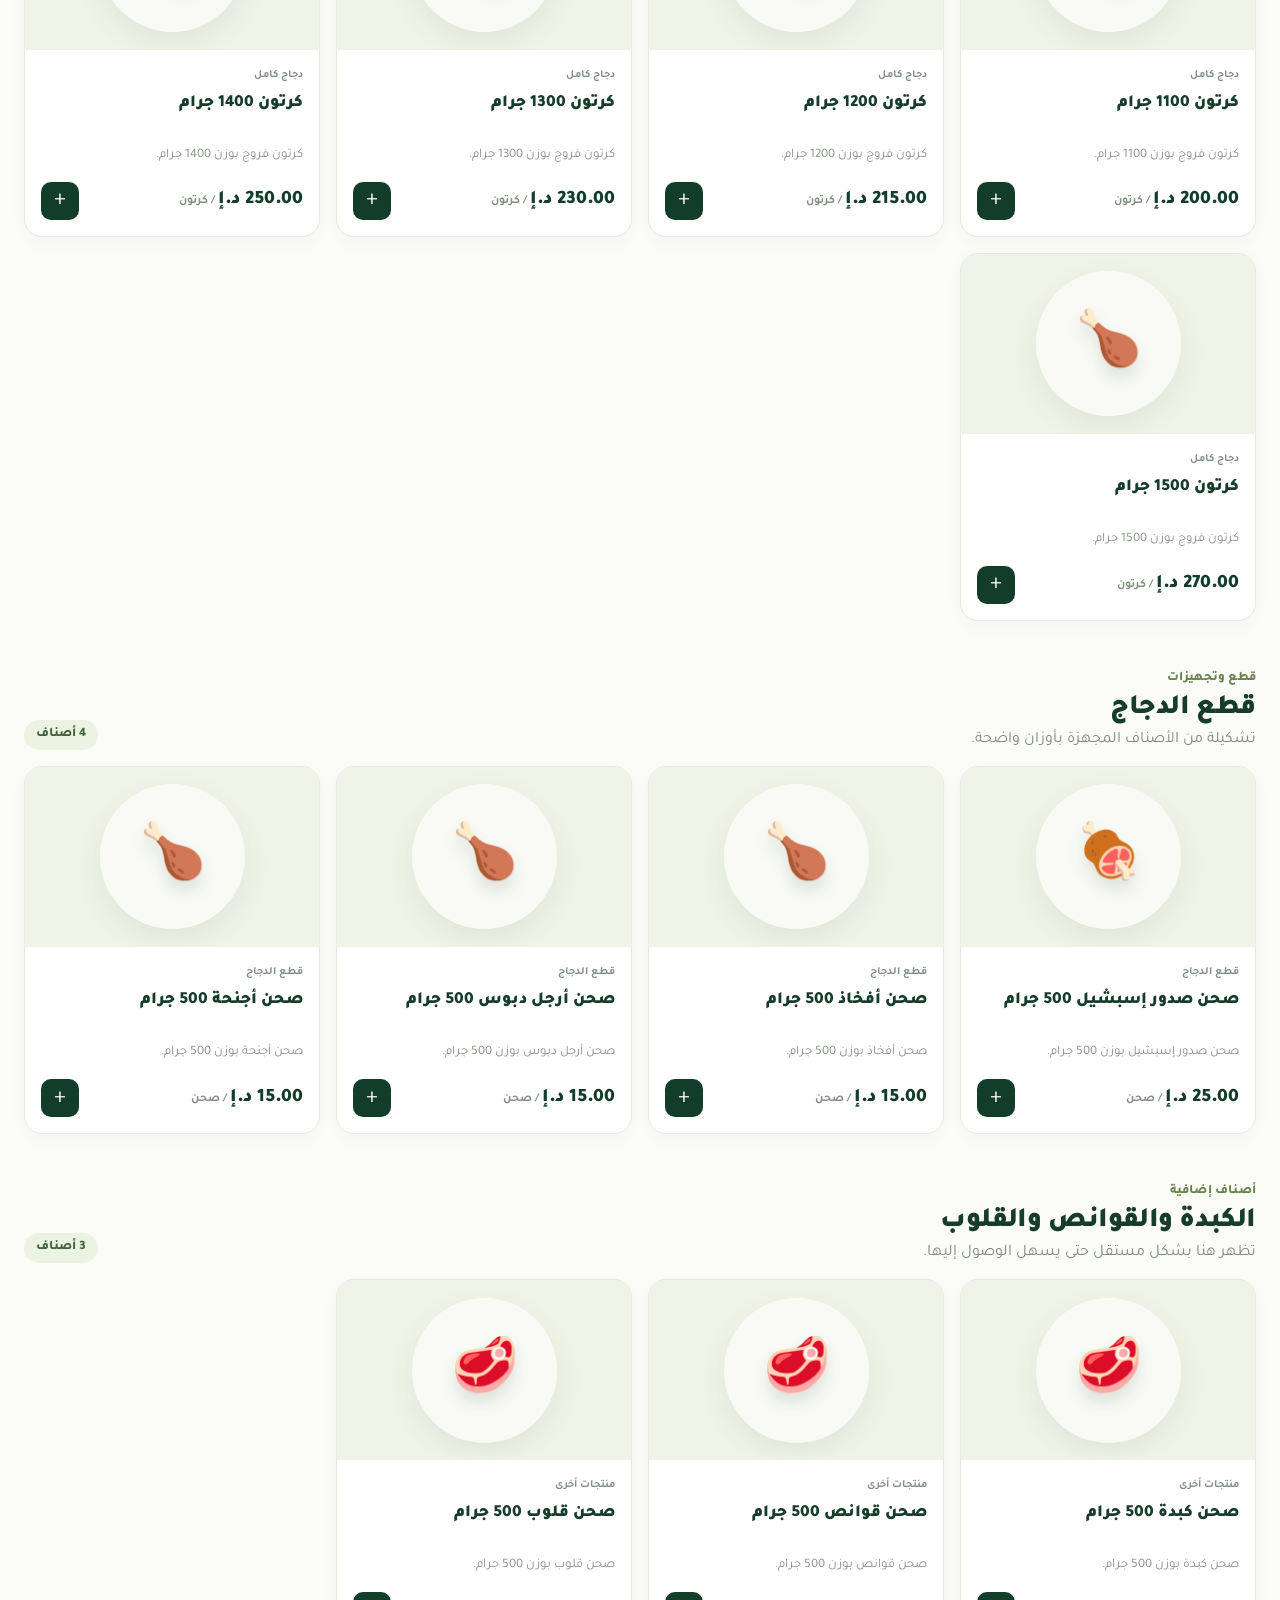
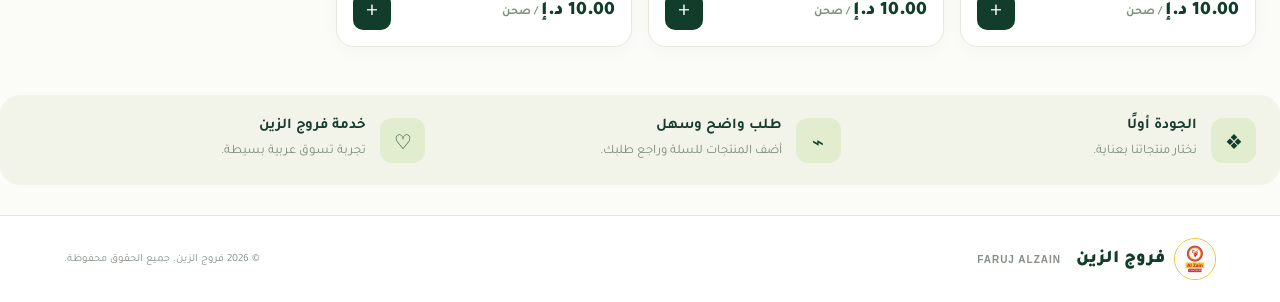
==== commit 2132a694: "Update store.html" ====
--- a/store.html
+++ b/store.html
@@ -30,11 +30,11 @@
 <body>
   <div class="announcement">طازج يوميًا • جودة تثق بها • فروج الزين</div>
   <header class="site-header">
-    <a class="brand" href="#top" aria-label="فروج الزين - الرئيسية"><span class="brand-mark"><img class="brand-logo" src="https://wnfibznjxihilgfedfij.supabase.co/storage/v1/object/public/store-images/alzain-logo.jpg" alt="شعار فروج الزين"></span><span class="brand-copy"><strong>فروج الزين</strong><small>FARUJ ALZAIN · FRESH EVERY DAY</small></span></a>
+    <a class="brand" href="#top" aria-label="فروج الزين - الرئيسية"><span class="brand-mark"><img class="brand-logo" src="[data-uri]" alt="شعار فروج الزين"></span><span class="brand-copy"><strong>فروج الزين</strong><small>FARUJ ALZAIN · FRESH EVERY DAY</small></span></a>
     <div class="header-actions"><label class="search-box"><span>⌕</span><input id="searchInput" type="search" placeholder="ابحث عن منتج..." aria-label="ابحث عن منتج"></label><button class="cart-open" id="openCart" type="button"><span>🛒</span><span>السلة</span><b id="cartCount">0</b></button></div>
   </header>
   <main id="top">
-    <section class="hero"><div class="hero-content"><span class="eyebrow">اختيارك الطازج كل يوم</span><h1>كل احتياجاتك من<br><em>فروج الزين</em></h1><p>كراتين الدجاج وقطع الدجاج في مكان واحد، بأسعار واضحة وطلب سهل من الجوال أو الكمبيوتر.</p><a class="hero-cta" href="#promotions">اكتشف أقسامنا <span>←</span></a><div class="hero-perks"><span>✓ جودة مختارة</span>　<span>✓ أسعار واضحة</span>　<span>✓ طلب سهل</span></div></div><div class="hero-art"><img class="hero-logo" src="https://wnfibznjxihilgfedfij.supabase.co/storage/v1/object/public/store-images/alzain-logo.jpg" alt="شعار فروج الزين"></div></section>
+    <section class="hero"><div class="hero-content"><span class="eyebrow">اختيارك الطازج كل يوم</span><h1>كل احتياجاتك من<br><em>فروج الزين</em></h1><p>كراتين الدجاج وقطع الدجاج في مكان واحد، بأسعار واضحة وطلب سهل من الجوال أو الكمبيوتر.</p><a class="hero-cta" href="#promotions">اكتشف أقسامنا <span>←</span></a><div class="hero-perks"><span>✓ جودة مختارة</span>　<span>✓ أسعار واضحة</span>　<span>✓ طلب سهل</span></div></div><div class="hero-art"><img class="hero-logo" src="[data-uri]" alt="شعار فروج الزين"></div></section>
     <div class="shop-intro"><span class="section-kicker">تسوّق بطريقة أسهل</span><h2>اختار القسم اللي تحتاجه</h2></div>
     <section class="promo-grid" id="promotions" aria-label="الأقسام الرئيسية">
       <a class="promo-card cartons" href="#cartonSection"><div class="promo-copy"><span class="promo-label">القسم الأول · دجاج كامل</span><h3>كراتين الدجاج</h3><p>اختار الوزن المناسب لك من 700 جرام إلى 1500 جرام.</p><span class="promo-link">تسوّق الكراتين ←</span></div><img class="promo-photo" src="https://wnfibznjxihilgfedfij.supabase.co/storage/v1/object/public/store-images/a_clean_high_resolution_studio_product_photo_with.png" alt="كرتون دجاج كامل طازج"></a>
@@ -45,7 +45,7 @@
     <section class="catalog-section" id="otherSection"><div class="section-heading"><div><span class="section-kicker">أصناف إضافية</span><h2>الكبدة والقوانص والقلوب</h2><p>تظهر هنا بشكل مستقل حتى يسهل الوصول إليها.</p></div><span class="section-count">3 أصناف</span></div><div class="product-grid" id="otherGrid"></div><div class="empty-state hidden" id="otherEmpty">لا توجد نتائج في هذا القسم.</div></section>
     <section class="quality-strip"><div class="quality-icon">❖</div><div><strong>الجودة أولًا</strong><p>نختار منتجاتنا بعناية.</p></div><div class="quality-icon">⌁</div><div><strong>طلب واضح وسهل</strong><p>أضف المنتجات للسلة وراجع طلبك.</p></div><div class="quality-icon">♡</div><div><strong>خدمة فروج الزين</strong><p>تجربة تسوق عربية بسيطة.</p></div></section>
   </main>
-  <footer><a class="footer-brand" href="#top"><img class="footer-logo" src="https://wnfibznjxihilgfedfij.supabase.co/storage/v1/object/public/store-images/alzain-logo.jpg" alt="شعار فروج الزين"> فروج الزين</a><span>FARUJ ALZAIN</span><small>© <span id="year"></span> فروج الزين. جميع الحقوق محفوظة.</small></footer>
+  <footer><a class="footer-brand" href="#top"><img class="footer-logo" src="[data-uri]" alt="شعار فروج الزين"> فروج الزين</a><span>FARUJ ALZAIN</span><small>© <span id="year"></span> فروج الزين. جميع الحقوق محفوظة.</small></footer>
   <div class="overlay hidden" id="overlay"></div>
   <aside class="cart-drawer" id="cartDrawer" aria-label="سلة التسوق" aria-hidden="true"><div class="drawer-head"><div><span class="section-kicker">طلبك</span><h2>سلة التسوق</h2></div><button class="icon-button" id="closeCart" aria-label="إغلاق السلة" type="button">×</button></div><div class="cart-items" id="cartItems"></div><div class="cart-bottom"><div class="cart-line"><span>المجموع الفرعي</span><strong id="subtotal">0.00 د.إ</strong></div><p class="cart-hint">رسوم التوصيل النهائية تُحدد حسب المنطقة عند تأكيد الطلب.</p><button class="primary-button" id="checkoutButton" type="button">متابعة لإتمام الطلب</button><button class="text-button" id="continueShopping" type="button">متابعة التسوق</button></div></aside>
   <section class="checkout-modal hidden" id="checkoutModal" role="dialog" aria-modal="true" aria-labelledby="checkoutTitle"><div class="modal-head"><div><span class="section-kicker">خطوة أخيرة</span><h2 id="checkoutTitle">بيانات التوصيل</h2></div><button class="icon-button" id="closeCheckout" type="button" aria-label="إغلاق">×</button></div><form id="checkoutForm"><div class="form-grid"><label>الاسم الكامل<input name="customer_name" required autocomplete="name" placeholder="اكتب اسمك"></label><label>رقم الهاتف<input name="phone" required inputmode="tel" autocomplete="tel" placeholder="05xxxxxxxx"></label><label>الإمارة<select name="emirate" required><option value="">اختر الإمارة</option><option>دبي</option><option>أبوظبي</option><option>الشارقة</option><option>عجمان</option><option>أم القيوين</option><option>رأس الخيمة</option><option>الفجيرة</option></select></label><label>المنطقة<input name="area" required placeholder="اسم المنطقة"></label><label class="full-width">العنوان بالتفصيل<textarea name="address" required rows="2" placeholder="اسم الشارع، المبنى، رقم الفيلا أو الشقة"></textarea></label><label>طريقة الدفع<select name="payment_method" required><option value="">اختر طريقة الدفع</option><option value="cash">نقدًا عند الاستلام</option><option value="bank_transfer">تحويل بنكي</option><option value="by_agreement">حسب الاتفاق</option></select></label><label>ملاحظات (اختياري)<input name="notes" placeholder="أي تعليمات إضافية"></label></div><div class="checkout-summary"><div><span>عدد الأصناف</span><strong id="checkoutItemCount">0</strong></div><div><span>المجموع الفرعي</span><strong id="checkoutSubtotal">0.00 د.إ</strong></div><small>هذه معاينة للواجهة فقط؛ الطلب لا يُرسل إلى قاعدة البيانات بعد.</small></div><button class="primary-button" type="submit">مراجعة الطلب التجريبي</button></form><div class="prototype-result hidden" id="prototypeResult"></div></section>
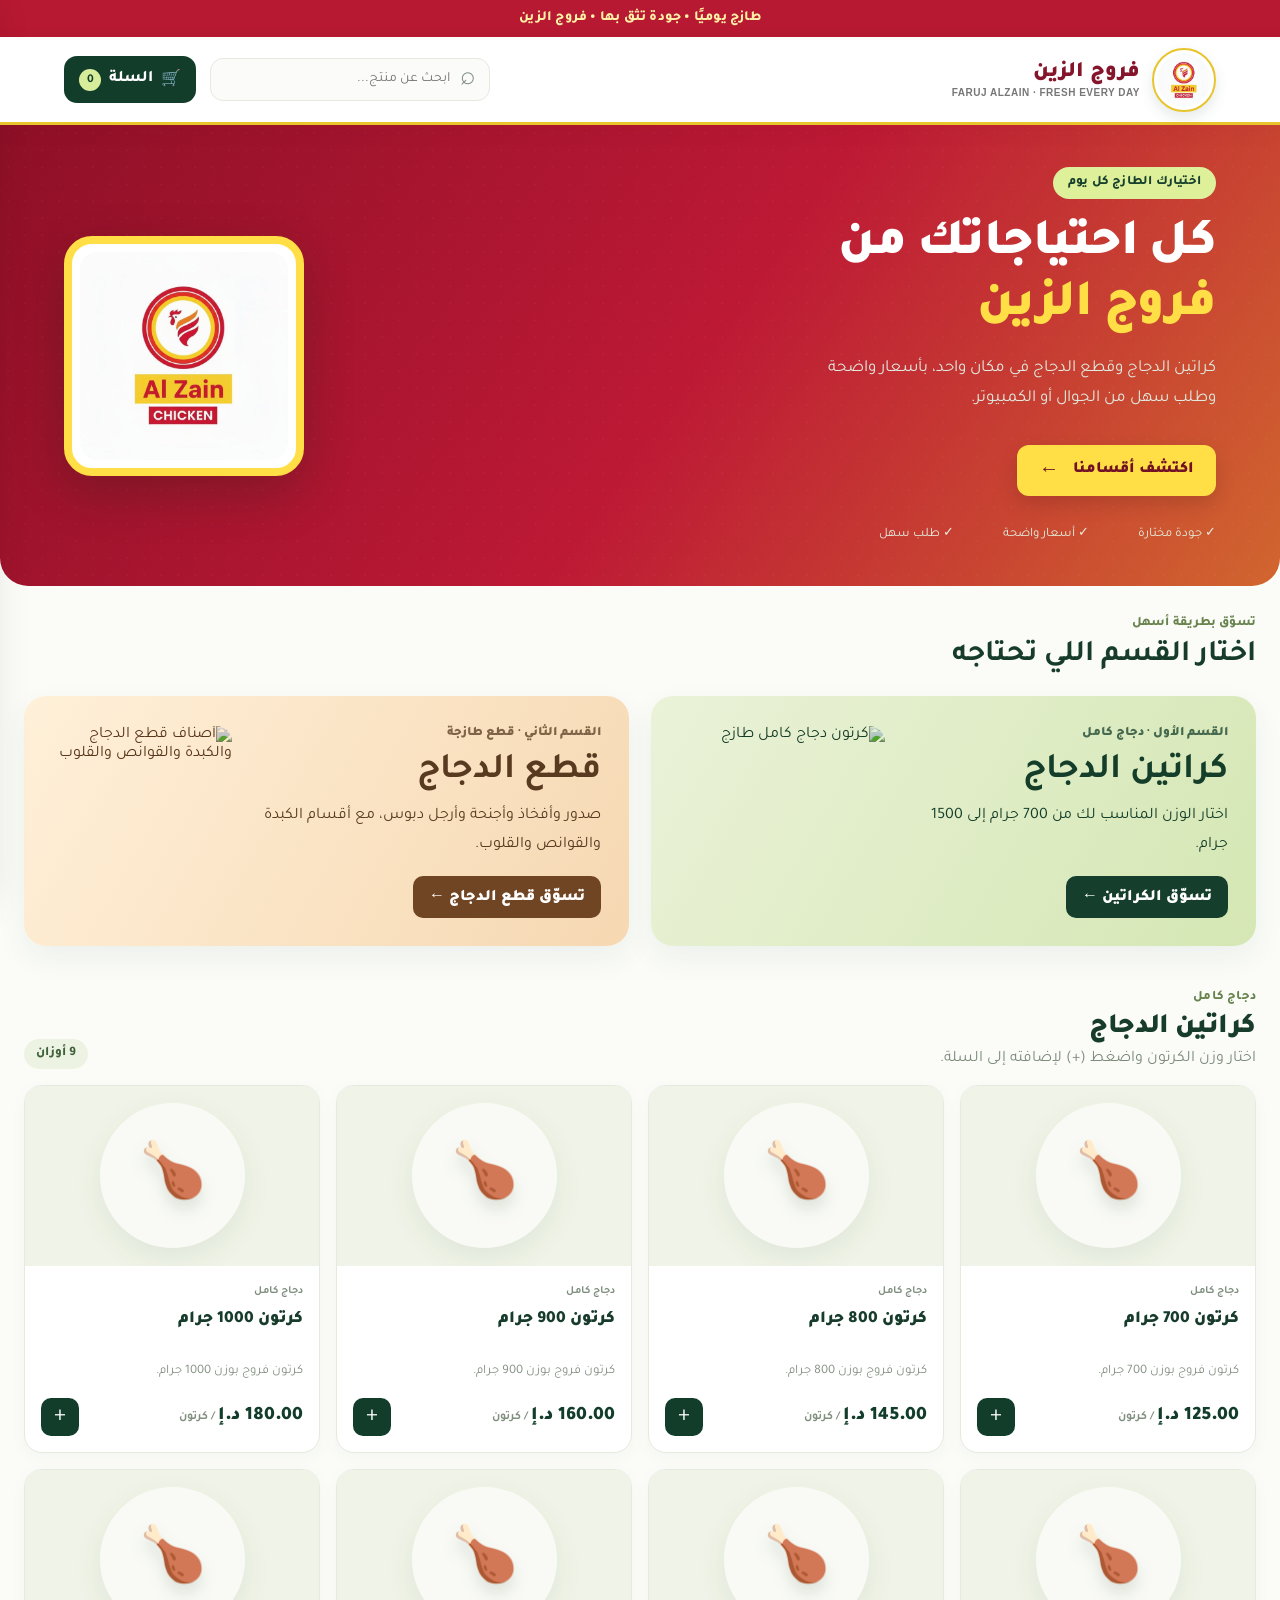
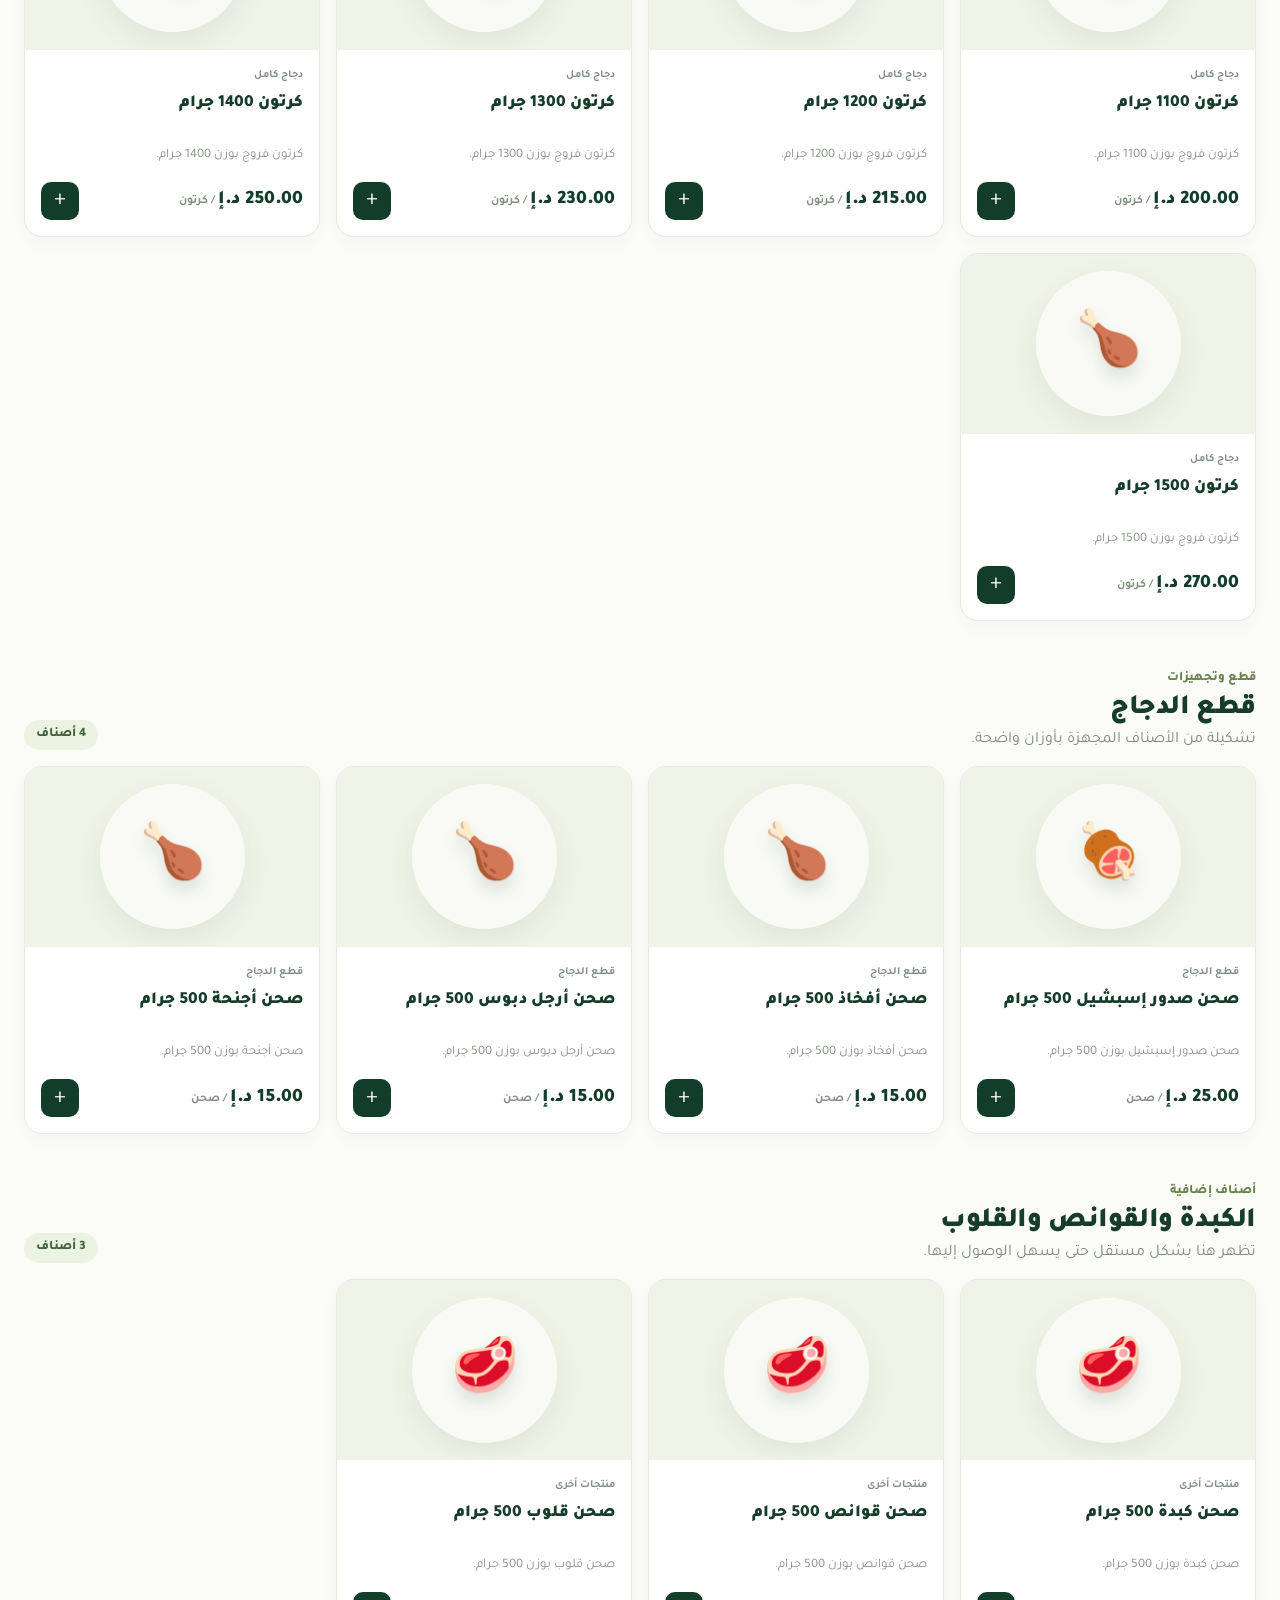
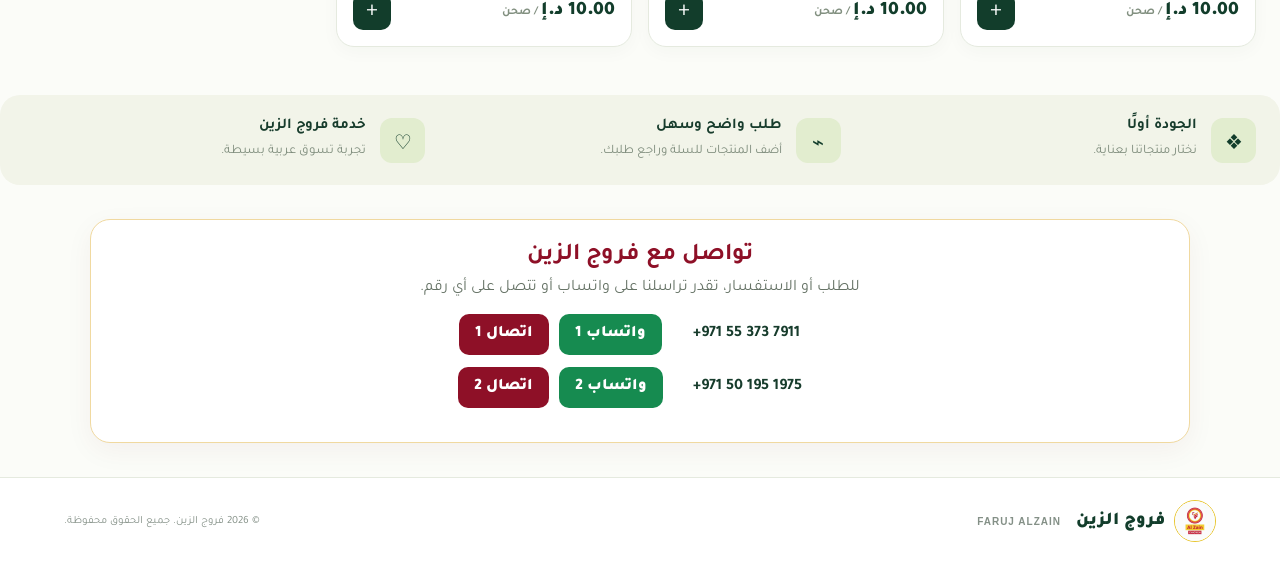
==== commit 139ed6ae: "Update store.html" ====
--- a/store.html
+++ b/store.html
@@ -23,6 +23,7 @@
     .catalog-section{max-width:1500px;margin:0 auto 48px;padding:0 24px;scroll-margin-top:100px}.section-heading{display:flex;align-items:end;justify-content:space-between;gap:14px;margin-bottom:16px}.section-heading h2{font-size:28px;margin:4px 0}.section-heading p{color:#7d8b7b;margin:5px 0 0}.section-count{background:#edf3e3;color:#3f623b;padding:7px 12px;border-radius:30px;font-size:13px;font-weight:800;white-space:nowrap}
     .product-grid{display:grid;grid-template-columns:repeat(4,minmax(0,1fr));gap:16px}.product-card{background:#fff;border:1px solid #e5eadf;border-radius:18px;overflow:hidden;box-shadow:0 5px 18px #153d2908}.product-visual{background:#f0f4e8;min-height:130px;display:grid;place-items:center}.product-emoji{font-size:54px}.product-body{padding:16px}.product-body h3{font-size:17px;line-height:1.5;min-height:48px;margin:6px 0}.product-desc{color:#859183;font-size:13px;min-height:20px}.product-bottom{display:flex;align-items:center;justify-content:space-between;gap:10px;margin-top:15px}.product-price{font-weight:900;color:#123d2b}.product-price small{font-size:12px;color:#829080;font-weight:600}.add-button{background:#123d2b;color:#fff;border:0;border-radius:10px;width:38px;height:38px;font-size:23px;cursor:pointer}.empty-state{padding:20px;text-align:center;color:#778574}.hidden{display:none!important}
     .quality-strip{max-width:1500px;margin:30px auto;padding:22px 24px;background:#f2f4e9;border-radius:20px;display:grid;grid-template-columns:auto 1fr auto 1fr auto 1fr;align-items:center;gap:14px}.quality-icon{background:#e2edcf;border-radius:12px;padding:12px;font-size:20px}.quality-strip p{font-size:13px;color:#7d8b7b;margin:5px 0 0}.quality-strip strong{font-size:15px}footer{display:flex;align-items:center;justify-content:space-between;gap:15px;flex-wrap:wrap;padding:22px 5%;border-top:1px solid #e5eadf;background:#fff}.footer-brand{font-weight:900;color:#123d2b;text-decoration:none}
+    .store-contact{max-width:1100px;margin:34px auto;padding:22px 18px;background:#fff;border:1px solid #f0d9a0;border-radius:20px;text-align:center;box-shadow:0 8px 28px #5d17200d}.store-contact h2{margin:0 0 8px;color:#8e1027}.store-contact p{margin:0 0 16px;color:#667366}.contact-number{display:flex;align-items:center;justify-content:center;gap:10px;flex-wrap:wrap;margin:12px 0}.contact-number strong{min-width:150px;color:#173c2c;direction:ltr}.contact-action{display:inline-flex;align-items:center;justify-content:center;text-decoration:none;border:0;border-radius:10px;padding:11px 16px;font:inherit;font-weight:900;color:#fff}.contact-wa{background:#168b50}.contact-call{background:#8e1027}.order-wa-actions{display:flex;flex-wrap:wrap;gap:10px;margin-top:16px}.order-wa-actions a{display:inline-flex;align-items:center;justify-content:center;padding:11px 14px;border-radius:10px;background:#168b50;color:#fff;text-decoration:none;font-weight:900}.prototype-result{white-space:pre-line}.checkout-summary small{display:block;margin-top:10px}
     @media(max-width:1000px){.product-grid{grid-template-columns:repeat(3,minmax(0,1fr))}.quality-strip{grid-template-columns:auto 1fr;}.hero-art{font-size:100px}}
     @media(max-width:650px){.brand-mark{width:48px;height:48px}.brand-copy strong{font-size:18px}.brand-copy small{font-size:8px}.hero{padding:28px 20px;min-height:0}.hero-art{width:100px;height:100px;font-size:58px}.hero p{font-size:14px}.promo-grid{grid-template-columns:1fr;padding:0 14px;gap:14px;margin-bottom:32px}.promo-card{min-height:175px;padding:20px}.promo-copy{max-width:72%}.promo-card p{font-size:14px}.promo-art{font-size:64px}.promo-photo{width:38%;height:130px;object-fit:contain}.catalog-section,.shop-intro{padding:0 14px}.product-grid{grid-template-columns:repeat(2,minmax(0,1fr));gap:10px}.product-visual{min-height:100px}.product-emoji{font-size:42px}.product-body{padding:11px}.product-body h3{font-size:14px;min-height:44px}.product-desc{font-size:11px}.product-price{font-size:13px}.product-price small{font-size:10px}.add-button{width:32px;height:32px}.section-heading h2{font-size:23px}.section-heading p{font-size:12px}.quality-strip{margin:24px 14px;padding:17px;gap:10px}.hero h1{font-size:29px}.hero .hero-perks{font-size:11px;gap:8px;flex-wrap:wrap}}
   </style>
@@ -45,10 +46,11 @@
     <section class="catalog-section" id="otherSection"><div class="section-heading"><div><span class="section-kicker">أصناف إضافية</span><h2>الكبدة والقوانص والقلوب</h2><p>تظهر هنا بشكل مستقل حتى يسهل الوصول إليها.</p></div><span class="section-count">3 أصناف</span></div><div class="product-grid" id="otherGrid"></div><div class="empty-state hidden" id="otherEmpty">لا توجد نتائج في هذا القسم.</div></section>
     <section class="quality-strip"><div class="quality-icon">❖</div><div><strong>الجودة أولًا</strong><p>نختار منتجاتنا بعناية.</p></div><div class="quality-icon">⌁</div><div><strong>طلب واضح وسهل</strong><p>أضف المنتجات للسلة وراجع طلبك.</p></div><div class="quality-icon">♡</div><div><strong>خدمة فروج الزين</strong><p>تجربة تسوق عربية بسيطة.</p></div></section>
   </main>
+  <section class="store-contact" id="storeContact"><h2>تواصل مع فروج الزين</h2><p>للطلب أو الاستفسار، تقدر تراسلنا على واتساب أو تتصل على أي رقم.</p><div class="contact-number"><strong>+971 55 373 7911</strong><a class="contact-action contact-wa" href="https://wa.me/971553737911" target="_blank" rel="noopener">واتساب 1</a><a class="contact-action contact-call" href="tel:+971553737911">اتصال 1</a></div><div class="contact-number"><strong>+971 50 195 1975</strong><a class="contact-action contact-wa" href="https://wa.me/971501951975" target="_blank" rel="noopener">واتساب 2</a><a class="contact-action contact-call" href="tel:+971501951975">اتصال 2</a></div></section>
   <footer><a class="footer-brand" href="#top"><img class="footer-logo" src="[data-uri]" alt="شعار فروج الزين"> فروج الزين</a><span>FARUJ ALZAIN</span><small>© <span id="year"></span> فروج الزين. جميع الحقوق محفوظة.</small></footer>
   <div class="overlay hidden" id="overlay"></div>
-  <aside class="cart-drawer" id="cartDrawer" aria-label="سلة التسوق" aria-hidden="true"><div class="drawer-head"><div><span class="section-kicker">طلبك</span><h2>سلة التسوق</h2></div><button class="icon-button" id="closeCart" aria-label="إغلاق السلة" type="button">×</button></div><div class="cart-items" id="cartItems"></div><div class="cart-bottom"><div class="cart-line"><span>المجموع الفرعي</span><strong id="subtotal">0.00 د.إ</strong></div><p class="cart-hint">رسوم التوصيل النهائية تُحدد حسب المنطقة عند تأكيد الطلب.</p><button class="primary-button" id="checkoutButton" type="button">متابعة لإتمام الطلب</button><button class="text-button" id="continueShopping" type="button">متابعة التسوق</button></div></aside>
-  <section class="checkout-modal hidden" id="checkoutModal" role="dialog" aria-modal="true" aria-labelledby="checkoutTitle"><div class="modal-head"><div><span class="section-kicker">خطوة أخيرة</span><h2 id="checkoutTitle">بيانات التوصيل</h2></div><button class="icon-button" id="closeCheckout" type="button" aria-label="إغلاق">×</button></div><form id="checkoutForm"><div class="form-grid"><label>الاسم الكامل<input name="customer_name" required autocomplete="name" placeholder="اكتب اسمك"></label><label>رقم الهاتف<input name="phone" required inputmode="tel" autocomplete="tel" placeholder="05xxxxxxxx"></label><label>الإمارة<select name="emirate" required><option value="">اختر الإمارة</option><option>دبي</option><option>أبوظبي</option><option>الشارقة</option><option>عجمان</option><option>أم القيوين</option><option>رأس الخيمة</option><option>الفجيرة</option></select></label><label>المنطقة<input name="area" required placeholder="اسم المنطقة"></label><label class="full-width">العنوان بالتفصيل<textarea name="address" required rows="2" placeholder="اسم الشارع، المبنى، رقم الفيلا أو الشقة"></textarea></label><label>طريقة الدفع<select name="payment_method" required><option value="">اختر طريقة الدفع</option><option value="cash">نقدًا عند الاستلام</option><option value="bank_transfer">تحويل بنكي</option><option value="by_agreement">حسب الاتفاق</option></select></label><label>ملاحظات (اختياري)<input name="notes" placeholder="أي تعليمات إضافية"></label></div><div class="checkout-summary"><div><span>عدد الأصناف</span><strong id="checkoutItemCount">0</strong></div><div><span>المجموع الفرعي</span><strong id="checkoutSubtotal">0.00 د.إ</strong></div><small>هذه معاينة للواجهة فقط؛ الطلب لا يُرسل إلى قاعدة البيانات بعد.</small></div><button class="primary-button" type="submit">مراجعة الطلب التجريبي</button></form><div class="prototype-result hidden" id="prototypeResult"></div></section>
+  <aside class="cart-drawer" id="cartDrawer" aria-label="سلة التسوق" aria-hidden="true"><div class="drawer-head"><div><span class="section-kicker">طلبك</span><h2>سلة التسوق</h2></div><button class="icon-button" id="closeCart" aria-label="إغلاق السلة" type="button">×</button></div><div class="cart-items" id="cartItems"></div><div class="cart-bottom"><div class="cart-line"><span>المجموع الفرعي</span><strong id="subtotal">0.00 د.إ</strong></div><div class="cart-line"><span>رسوم التوصيل</span><strong id="deliveryFee">مجانًا</strong></div><div class="cart-line"><span>الإجمالي شامل التوصيل</span><strong id="orderTotal">0.00 د.إ</strong></div><p class="cart-hint" id="cartDeliveryHint">رسوم التوصيل 20 د.إ للطلبات الأقل من 200 د.إ.</p><button class="primary-button" id="checkoutButton" type="button">متابعة لإتمام الطلب</button><button class="text-button" id="continueShopping" type="button">متابعة التسوق</button></div></aside>
+  <section class="checkout-modal hidden" id="checkoutModal" role="dialog" aria-modal="true" aria-labelledby="checkoutTitle"><div class="modal-head"><div><span class="section-kicker">خطوة أخيرة</span><h2 id="checkoutTitle">بيانات التوصيل</h2></div><button class="icon-button" id="closeCheckout" type="button" aria-label="إغلاق">×</button></div><form id="checkoutForm"><div class="form-grid"><label>الاسم الكامل<input name="customer_name" required autocomplete="name" placeholder="اكتب اسمك"></label><label>رقم الهاتف<input name="phone" required inputmode="tel" autocomplete="tel" placeholder="05xxxxxxxx"></label><label>الإمارة<select name="emirate" required><option value="">اختر الإمارة</option><option>دبي</option><option>أبوظبي</option><option>الشارقة</option><option>عجمان</option><option>أم القيوين</option><option>رأس الخيمة</option><option>الفجيرة</option></select></label><label>المنطقة<input name="area" required placeholder="اسم المنطقة"></label><label class="full-width">العنوان بالتفصيل<textarea name="address" required rows="2" placeholder="اسم الشارع، المبنى، رقم الفيلا أو الشقة"></textarea></label><label>طريقة الدفع<select name="payment_method" required><option value="">اختر طريقة الدفع</option><option value="cash">نقدًا عند الاستلام</option><option value="bank_transfer">تحويل بنكي</option><option value="by_agreement">حسب الاتفاق</option></select></label><label>ملاحظات (اختياري)<input name="notes" placeholder="أي تعليمات إضافية"></label></div><div class="checkout-summary"><div><span>عدد الأصناف</span><strong id="checkoutItemCount">0</strong></div><div><span>المجموع الفرعي</span><strong id="checkoutSubtotal">0.00 د.إ</strong></div><div><span>رسوم التوصيل</span><strong id="checkoutDeliveryFee">مجانًا</strong></div><div><span>الإجمالي شامل التوصيل</span><strong id="checkoutTotal">0.00 د.إ</strong></div><small>بعد مراجعة الطلب، تقدر ترسله عبر واتساب. الطلب لا يُحفظ في قاعدة البيانات حاليًا.</small></div><button class="primary-button" type="submit">مراجعة الطلب التجريبي</button></form><div class="prototype-result hidden" id="prototypeResult"></div></section>
   <div class="toast" id="toast" role="status" aria-live="polite"></div><script src="store.js"></script>
 </body>
 </html>
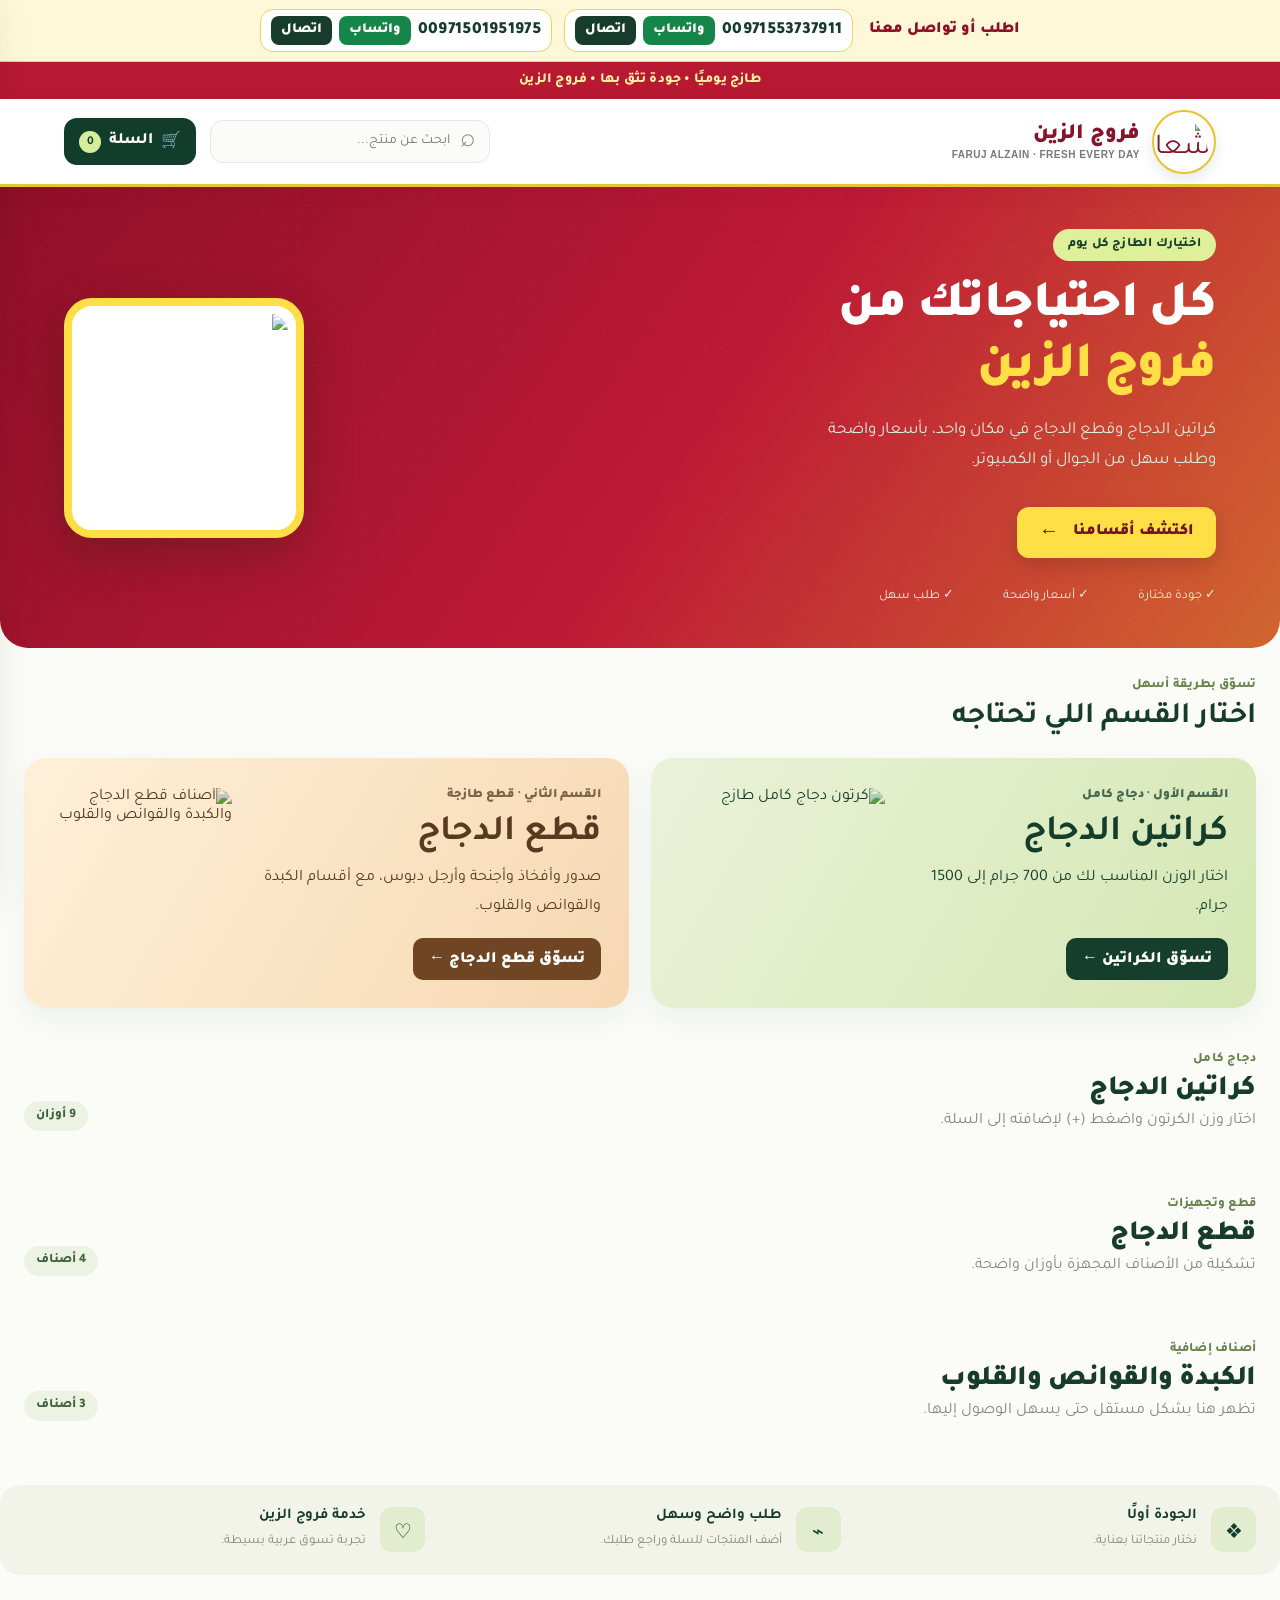
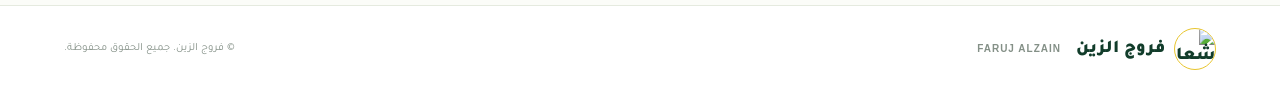
==== commit 0389c273: "Update store.html" ====
--- a/store.html
+++ b/store.html
@@ -11,6 +11,15 @@
   <link rel="stylesheet" href="store.css">
   <style>
     body{font-family:'Tajawal',sans-serif;background:#fbfcf8;color:#173c2c}
+    .top-contact-bar{background:#fff8d8;border-bottom:1px solid #f0d45a;padding:9px 18px;display:flex;align-items:center;justify-content:center;gap:12px;flex-wrap:wrap;color:#173c2c;font-size:16px;font-weight:900}
+    .top-contact-title{color:#8e1027;font-weight:900;margin-inline-end:4px}
+    .top-contact-group{display:inline-flex;align-items:center;gap:7px;flex-wrap:wrap;background:#fff;border:1px solid #f0d45a;border-radius:13px;padding:6px 10px}
+    .top-contact-number{font-size:17px;font-weight:900;direction:ltr;unicode-bidi:embed;color:#173c2c;letter-spacing:.3px}
+    .top-contact-btn{display:inline-flex;align-items:center;justify-content:center;text-decoration:none;border-radius:8px;padding:6px 10px;color:#fff;font-size:14px;font-weight:900;white-space:nowrap}
+    .top-contact-btn.wa{background:#16854a}.top-contact-btn.call{background:#173c2c}
+    .product-body h3{font-size:19px}.product-price{font-size:23px;font-weight:900;color:#b71932;background:#fff5c9;border:1px solid #f0d45a;border-radius:10px;padding:7px 10px;white-space:nowrap}.product-price small{font-size:13px;color:#8e1027;font-weight:800}
+    .section-heading h2{font-size:30px}.product-desc{font-size:14px}
+    @media(max-width:650px){.top-contact-bar{gap:7px;padding:8px 8px}.top-contact-title{width:100%;text-align:center}.top-contact-group{width:100%;justify-content:center}.top-contact-number{font-size:16px}.top-contact-btn{font-size:13px;padding:7px 12px}.product-body h3{font-size:16px}.product-price{font-size:20px;padding:6px 8px}.section-heading h2{font-size:24px}}
     .announcement{background:#b71932;color:#fff2a6;text-align:center;padding:10px 16px;font-weight:800;font-size:14px}
     .site-header{position:sticky;top:0;z-index:20;background:#fff;border-bottom:3px solid #e8c52d;box-shadow:0 5px 22px #5d17200d}.brand{display:flex;align-items:center;gap:12px;text-decoration:none;color:#85152a;padding:10px 0}.brand-mark{display:grid;place-items:center;width:64px;height:64px;flex-shrink:0;background:#fff;border:2px solid #e8c52d;border-radius:50%;overflow:hidden;padding:3px}.brand-logo{width:100%;height:100%;object-fit:contain;border-radius:50%}.brand-copy strong{display:block;font-size:22px;font-weight:900}.brand-copy small{display:block;color:#777;font-size:10px;letter-spacing:.5px}.footer-brand{display:inline-flex;align-items:center;gap:9px}.footer-logo{width:42px;height:42px;object-fit:contain;border-radius:50%;border:1px solid #e8c52d}
     .hero{background:linear-gradient(125deg,#8e1027 0%,#bd1935 54%,#e7b928 150%);color:#fff;min-height:300px;border-radius:0 0 28px 28px;margin:0 0 28px;padding:42px clamp(20px,5vw,70px);display:flex;align-items:center;justify-content:space-between;gap:24px;overflow:hidden}
@@ -23,19 +32,23 @@
     .catalog-section{max-width:1500px;margin:0 auto 48px;padding:0 24px;scroll-margin-top:100px}.section-heading{display:flex;align-items:end;justify-content:space-between;gap:14px;margin-bottom:16px}.section-heading h2{font-size:28px;margin:4px 0}.section-heading p{color:#7d8b7b;margin:5px 0 0}.section-count{background:#edf3e3;color:#3f623b;padding:7px 12px;border-radius:30px;font-size:13px;font-weight:800;white-space:nowrap}
     .product-grid{display:grid;grid-template-columns:repeat(4,minmax(0,1fr));gap:16px}.product-card{background:#fff;border:1px solid #e5eadf;border-radius:18px;overflow:hidden;box-shadow:0 5px 18px #153d2908}.product-visual{background:#f0f4e8;min-height:130px;display:grid;place-items:center}.product-emoji{font-size:54px}.product-body{padding:16px}.product-body h3{font-size:17px;line-height:1.5;min-height:48px;margin:6px 0}.product-desc{color:#859183;font-size:13px;min-height:20px}.product-bottom{display:flex;align-items:center;justify-content:space-between;gap:10px;margin-top:15px}.product-price{font-weight:900;color:#123d2b}.product-price small{font-size:12px;color:#829080;font-weight:600}.add-button{background:#123d2b;color:#fff;border:0;border-radius:10px;width:38px;height:38px;font-size:23px;cursor:pointer}.empty-state{padding:20px;text-align:center;color:#778574}.hidden{display:none!important}
     .quality-strip{max-width:1500px;margin:30px auto;padding:22px 24px;background:#f2f4e9;border-radius:20px;display:grid;grid-template-columns:auto 1fr auto 1fr auto 1fr;align-items:center;gap:14px}.quality-icon{background:#e2edcf;border-radius:12px;padding:12px;font-size:20px}.quality-strip p{font-size:13px;color:#7d8b7b;margin:5px 0 0}.quality-strip strong{font-size:15px}footer{display:flex;align-items:center;justify-content:space-between;gap:15px;flex-wrap:wrap;padding:22px 5%;border-top:1px solid #e5eadf;background:#fff}.footer-brand{font-weight:900;color:#123d2b;text-decoration:none}
-    .store-contact{max-width:1100px;margin:34px auto;padding:22px 18px;background:#fff;border:1px solid #f0d9a0;border-radius:20px;text-align:center;box-shadow:0 8px 28px #5d17200d}.store-contact h2{margin:0 0 8px;color:#8e1027}.store-contact p{margin:0 0 16px;color:#667366}.contact-number{display:flex;align-items:center;justify-content:center;gap:10px;flex-wrap:wrap;margin:12px 0}.contact-number strong{min-width:150px;color:#173c2c;direction:ltr}.contact-action{display:inline-flex;align-items:center;justify-content:center;text-decoration:none;border:0;border-radius:10px;padding:11px 16px;font:inherit;font-weight:900;color:#fff}.contact-wa{background:#168b50}.contact-call{background:#8e1027}.order-wa-actions{display:flex;flex-wrap:wrap;gap:10px;margin-top:16px}.order-wa-actions a{display:inline-flex;align-items:center;justify-content:center;padding:11px 14px;border-radius:10px;background:#168b50;color:#fff;text-decoration:none;font-weight:900}.prototype-result{white-space:pre-line}.checkout-summary small{display:block;margin-top:10px}
     @media(max-width:1000px){.product-grid{grid-template-columns:repeat(3,minmax(0,1fr))}.quality-strip{grid-template-columns:auto 1fr;}.hero-art{font-size:100px}}
     @media(max-width:650px){.brand-mark{width:48px;height:48px}.brand-copy strong{font-size:18px}.brand-copy small{font-size:8px}.hero{padding:28px 20px;min-height:0}.hero-art{width:100px;height:100px;font-size:58px}.hero p{font-size:14px}.promo-grid{grid-template-columns:1fr;padding:0 14px;gap:14px;margin-bottom:32px}.promo-card{min-height:175px;padding:20px}.promo-copy{max-width:72%}.promo-card p{font-size:14px}.promo-art{font-size:64px}.promo-photo{width:38%;height:130px;object-fit:contain}.catalog-section,.shop-intro{padding:0 14px}.product-grid{grid-template-columns:repeat(2,minmax(0,1fr));gap:10px}.product-visual{min-height:100px}.product-emoji{font-size:42px}.product-body{padding:11px}.product-body h3{font-size:14px;min-height:44px}.product-desc{font-size:11px}.product-price{font-size:13px}.product-price small{font-size:10px}.add-button{width:32px;height:32px}.section-heading h2{font-size:23px}.section-heading p{font-size:12px}.quality-strip{margin:24px 14px;padding:17px;gap:10px}.hero h1{font-size:29px}.hero .hero-perks{font-size:11px;gap:8px;flex-wrap:wrap}}
   </style>
 </head>
 <body>
+  <div class="top-contact-bar" aria-label="التواصل مع فروج الزين">
+    <span class="top-contact-title">اطلب أو تواصل معنا</span>
+    <span class="top-contact-group"><span class="top-contact-number">00971553737911</span><a class="top-contact-btn wa" href="https://wa.me/971553737911" target="_blank" rel="noopener">واتساب</a><a class="top-contact-btn call" href="tel:+971553737911">اتصال</a></span>
+    <span class="top-contact-group"><span class="top-contact-number">00971501951975</span><a class="top-contact-btn wa" href="https://wa.me/971501951975" target="_blank" rel="noopener">واتساب</a><a class="top-contact-btn call" href="tel:+971501951975">اتصال</a></span>
+  </div>
   <div class="announcement">طازج يوميًا • جودة تثق بها • فروج الزين</div>
   <header class="site-header">
-    <a class="brand" href="#top" aria-label="فروج الزين - الرئيسية"><span class="brand-mark"><img class="brand-logo" src="[data-uri]" alt="شعار فروج الزين"></span><span class="brand-copy"><strong>فروج الزين</strong><small>FARUJ ALZAIN · FRESH EVERY DAY</small></span></a>
+    <a class="brand" href="#top" aria-label="فروج الزين - الرئيسية"><span class="brand-mark"><img class="brand-logo" src="https://wnfibznjxihilgfedfij.supabase.co/storage/v1/object/public/store-images/alzain-logo.jpg" alt="شعار فروج الزين"></span><span class="brand-copy"><strong>فروج الزين</strong><small>FARUJ ALZAIN · FRESH EVERY DAY</small></span></a>
     <div class="header-actions"><label class="search-box"><span>⌕</span><input id="searchInput" type="search" placeholder="ابحث عن منتج..." aria-label="ابحث عن منتج"></label><button class="cart-open" id="openCart" type="button"><span>🛒</span><span>السلة</span><b id="cartCount">0</b></button></div>
   </header>
   <main id="top">
-    <section class="hero"><div class="hero-content"><span class="eyebrow">اختيارك الطازج كل يوم</span><h1>كل احتياجاتك من<br><em>فروج الزين</em></h1><p>كراتين الدجاج وقطع الدجاج في مكان واحد، بأسعار واضحة وطلب سهل من الجوال أو الكمبيوتر.</p><a class="hero-cta" href="#promotions">اكتشف أقسامنا <span>←</span></a><div class="hero-perks"><span>✓ جودة مختارة</span>　<span>✓ أسعار واضحة</span>　<span>✓ طلب سهل</span></div></div><div class="hero-art"><img class="hero-logo" src="[data-uri]" alt="شعار فروج الزين"></div></section>
+    <section class="hero"><div class="hero-content"><span class="eyebrow">اختيارك الطازج كل يوم</span><h1>كل احتياجاتك من<br><em>فروج الزين</em></h1><p>كراتين الدجاج وقطع الدجاج في مكان واحد، بأسعار واضحة وطلب سهل من الجوال أو الكمبيوتر.</p><a class="hero-cta" href="#promotions">اكتشف أقسامنا <span>←</span></a><div class="hero-perks"><span>✓ جودة مختارة</span>　<span>✓ أسعار واضحة</span>　<span>✓ طلب سهل</span></div></div><div class="hero-art"><img class="hero-logo" src="https://wnfibznjxihilgfedfij.supabase.co/storage/v1/object/public/store-images/alzain-logo.jpg" alt="شعار فروج الزين"></div></section>
     <div class="shop-intro"><span class="section-kicker">تسوّق بطريقة أسهل</span><h2>اختار القسم اللي تحتاجه</h2></div>
     <section class="promo-grid" id="promotions" aria-label="الأقسام الرئيسية">
       <a class="promo-card cartons" href="#cartonSection"><div class="promo-copy"><span class="promo-label">القسم الأول · دجاج كامل</span><h3>كراتين الدجاج</h3><p>اختار الوزن المناسب لك من 700 جرام إلى 1500 جرام.</p><span class="promo-link">تسوّق الكراتين ←</span></div><img class="promo-photo" src="https://wnfibznjxihilgfedfij.supabase.co/storage/v1/object/public/store-images/a_clean_high_resolution_studio_product_photo_with.png" alt="كرتون دجاج كامل طازج"></a>
@@ -46,11 +59,10 @@
     <section class="catalog-section" id="otherSection"><div class="section-heading"><div><span class="section-kicker">أصناف إضافية</span><h2>الكبدة والقوانص والقلوب</h2><p>تظهر هنا بشكل مستقل حتى يسهل الوصول إليها.</p></div><span class="section-count">3 أصناف</span></div><div class="product-grid" id="otherGrid"></div><div class="empty-state hidden" id="otherEmpty">لا توجد نتائج في هذا القسم.</div></section>
     <section class="quality-strip"><div class="quality-icon">❖</div><div><strong>الجودة أولًا</strong><p>نختار منتجاتنا بعناية.</p></div><div class="quality-icon">⌁</div><div><strong>طلب واضح وسهل</strong><p>أضف المنتجات للسلة وراجع طلبك.</p></div><div class="quality-icon">♡</div><div><strong>خدمة فروج الزين</strong><p>تجربة تسوق عربية بسيطة.</p></div></section>
   </main>
-  <section class="store-contact" id="storeContact"><h2>تواصل مع فروج الزين</h2><p>للطلب أو الاستفسار، تقدر تراسلنا على واتساب أو تتصل على أي رقم.</p><div class="contact-number"><strong>+971 55 373 7911</strong><a class="contact-action contact-wa" href="https://wa.me/971553737911" target="_blank" rel="noopener">واتساب 1</a><a class="contact-action contact-call" href="tel:+971553737911">اتصال 1</a></div><div class="contact-number"><strong>+971 50 195 1975</strong><a class="contact-action contact-wa" href="https://wa.me/971501951975" target="_blank" rel="noopener">واتساب 2</a><a class="contact-action contact-call" href="tel:+971501951975">اتصال 2</a></div></section>
-  <footer><a class="footer-brand" href="#top"><img class="footer-logo" src="[data-uri]" alt="شعار فروج الزين"> فروج الزين</a><span>FARUJ ALZAIN</span><small>© <span id="year"></span> فروج الزين. جميع الحقوق محفوظة.</small></footer>
+  <footer><a class="footer-brand" href="#top"><img class="footer-logo" src="https://wnfibznjxihilgfedfij.supabase.co/storage/v1/object/public/store-images/alzain-logo.jpg" alt="شعار فروج الزين"> فروج الزين</a><span>FARUJ ALZAIN</span><small>© <span id="year"></span> فروج الزين. جميع الحقوق محفوظة.</small></footer>
   <div class="overlay hidden" id="overlay"></div>
-  <aside class="cart-drawer" id="cartDrawer" aria-label="سلة التسوق" aria-hidden="true"><div class="drawer-head"><div><span class="section-kicker">طلبك</span><h2>سلة التسوق</h2></div><button class="icon-button" id="closeCart" aria-label="إغلاق السلة" type="button">×</button></div><div class="cart-items" id="cartItems"></div><div class="cart-bottom"><div class="cart-line"><span>المجموع الفرعي</span><strong id="subtotal">0.00 د.إ</strong></div><div class="cart-line"><span>رسوم التوصيل</span><strong id="deliveryFee">مجانًا</strong></div><div class="cart-line"><span>الإجمالي شامل التوصيل</span><strong id="orderTotal">0.00 د.إ</strong></div><p class="cart-hint" id="cartDeliveryHint">رسوم التوصيل 20 د.إ للطلبات الأقل من 200 د.إ.</p><button class="primary-button" id="checkoutButton" type="button">متابعة لإتمام الطلب</button><button class="text-button" id="continueShopping" type="button">متابعة التسوق</button></div></aside>
-  <section class="checkout-modal hidden" id="checkoutModal" role="dialog" aria-modal="true" aria-labelledby="checkoutTitle"><div class="modal-head"><div><span class="section-kicker">خطوة أخيرة</span><h2 id="checkoutTitle">بيانات التوصيل</h2></div><button class="icon-button" id="closeCheckout" type="button" aria-label="إغلاق">×</button></div><form id="checkoutForm"><div class="form-grid"><label>الاسم الكامل<input name="customer_name" required autocomplete="name" placeholder="اكتب اسمك"></label><label>رقم الهاتف<input name="phone" required inputmode="tel" autocomplete="tel" placeholder="05xxxxxxxx"></label><label>الإمارة<select name="emirate" required><option value="">اختر الإمارة</option><option>دبي</option><option>أبوظبي</option><option>الشارقة</option><option>عجمان</option><option>أم القيوين</option><option>رأس الخيمة</option><option>الفجيرة</option></select></label><label>المنطقة<input name="area" required placeholder="اسم المنطقة"></label><label class="full-width">العنوان بالتفصيل<textarea name="address" required rows="2" placeholder="اسم الشارع، المبنى، رقم الفيلا أو الشقة"></textarea></label><label>طريقة الدفع<select name="payment_method" required><option value="">اختر طريقة الدفع</option><option value="cash">نقدًا عند الاستلام</option><option value="bank_transfer">تحويل بنكي</option><option value="by_agreement">حسب الاتفاق</option></select></label><label>ملاحظات (اختياري)<input name="notes" placeholder="أي تعليمات إضافية"></label></div><div class="checkout-summary"><div><span>عدد الأصناف</span><strong id="checkoutItemCount">0</strong></div><div><span>المجموع الفرعي</span><strong id="checkoutSubtotal">0.00 د.إ</strong></div><div><span>رسوم التوصيل</span><strong id="checkoutDeliveryFee">مجانًا</strong></div><div><span>الإجمالي شامل التوصيل</span><strong id="checkoutTotal">0.00 د.إ</strong></div><small>بعد مراجعة الطلب، تقدر ترسله عبر واتساب. الطلب لا يُحفظ في قاعدة البيانات حاليًا.</small></div><button class="primary-button" type="submit">مراجعة الطلب التجريبي</button></form><div class="prototype-result hidden" id="prototypeResult"></div></section>
+  <aside class="cart-drawer" id="cartDrawer" aria-label="سلة التسوق" aria-hidden="true"><div class="drawer-head"><div><span class="section-kicker">طلبك</span><h2>سلة التسوق</h2></div><button class="icon-button" id="closeCart" aria-label="إغلاق السلة" type="button">×</button></div><div class="cart-items" id="cartItems"></div><div class="cart-bottom"><div class="cart-line"><span>المجموع الفرعي</span><strong id="subtotal">0.00 د.إ</strong></div><p class="cart-hint">رسوم التوصيل النهائية تُحدد حسب المنطقة عند تأكيد الطلب.</p><button class="primary-button" id="checkoutButton" type="button">متابعة لإتمام الطلب</button><button class="text-button" id="continueShopping" type="button">متابعة التسوق</button></div></aside>
+  <section class="checkout-modal hidden" id="checkoutModal" role="dialog" aria-modal="true" aria-labelledby="checkoutTitle"><div class="modal-head"><div><span class="section-kicker">خطوة أخيرة</span><h2 id="checkoutTitle">بيانات التوصيل</h2></div><button class="icon-button" id="closeCheckout" type="button" aria-label="إغلاق">×</button></div><form id="checkoutForm"><div class="form-grid"><label>الاسم الكامل<input name="customer_name" required autocomplete="name" placeholder="اكتب اسمك"></label><label>رقم الهاتف<input name="phone" required inputmode="tel" autocomplete="tel" placeholder="05xxxxxxxx"></label><label>الإمارة<select name="emirate" required><option value="">اختر الإمارة</option><option>دبي</option><option>أبوظبي</option><option>الشارقة</option><option>عجمان</option><option>أم القيوين</option><option>رأس الخيمة</option><option>الفجيرة</option></select></label><label>المنطقة<input name="area" required placeholder="اسم المنطقة"></label><label class="full-width">العنوان بالتفصيل<textarea name="address" required rows="2" placeholder="اسم الشارع، المبنى، رقم الفيلا أو الشقة"></textarea></label><label>طريقة الدفع<select name="payment_method" required><option value="">اختر طريقة الدفع</option><option value="cash">نقدًا عند الاستلام</option><option value="bank_transfer">تحويل بنكي</option><option value="by_agreement">حسب الاتفاق</option></select></label><label>ملاحظات (اختياري)<input name="notes" placeholder="أي تعليمات إضافية"></label></div><div class="checkout-summary"><div><span>عدد الأصناف</span><strong id="checkoutItemCount">0</strong></div><div><span>المجموع الفرعي</span><strong id="checkoutSubtotal">0.00 د.إ</strong></div><small>هذه معاينة للواجهة فقط؛ الطلب لا يُرسل إلى قاعدة البيانات بعد.</small></div><button class="primary-button" type="submit">مراجعة الطلب التجريبي</button></form><div class="prototype-result hidden" id="prototypeResult"></div></section>
   <div class="toast" id="toast" role="status" aria-live="polite"></div><script src="store.js"></script>
 </body>
 </html>
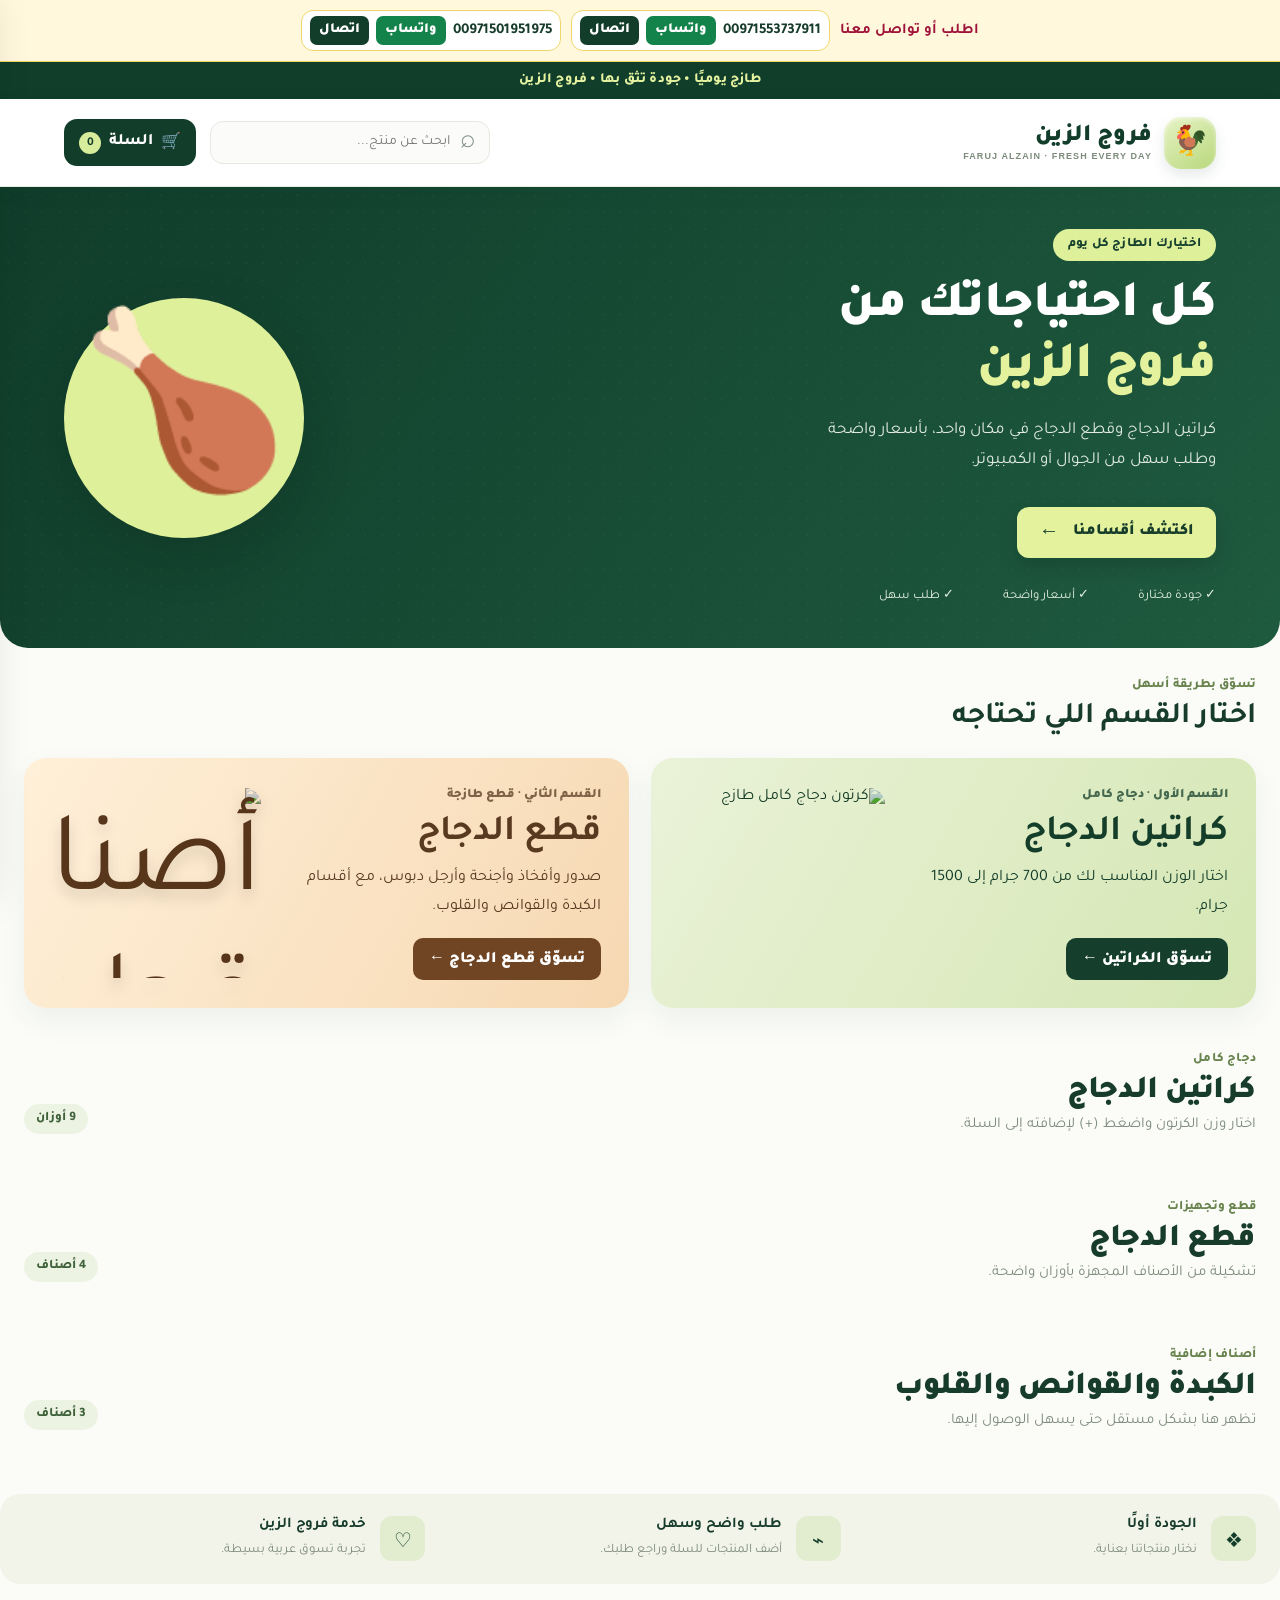
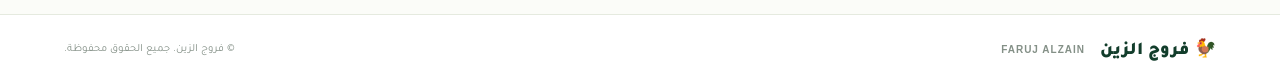
==== commit 8d9f9495: "Update store.html" ====
--- a/store.html
+++ b/store.html
@@ -11,44 +11,33 @@
   <link rel="stylesheet" href="store.css">
   <style>
     body{font-family:'Tajawal',sans-serif;background:#fbfcf8;color:#173c2c}
-    .top-contact-bar{background:#fff8d8;border-bottom:1px solid #f0d45a;padding:9px 18px;display:flex;align-items:center;justify-content:center;gap:12px;flex-wrap:wrap;color:#173c2c;font-size:16px;font-weight:900}
-    .top-contact-title{color:#8e1027;font-weight:900;margin-inline-end:4px}
-    .top-contact-group{display:inline-flex;align-items:center;gap:7px;flex-wrap:wrap;background:#fff;border:1px solid #f0d45a;border-radius:13px;padding:6px 10px}
-    .top-contact-number{font-size:17px;font-weight:900;direction:ltr;unicode-bidi:embed;color:#173c2c;letter-spacing:.3px}
-    .top-contact-btn{display:inline-flex;align-items:center;justify-content:center;text-decoration:none;border-radius:8px;padding:6px 10px;color:#fff;font-size:14px;font-weight:900;white-space:nowrap}
-    .top-contact-btn.wa{background:#16854a}.top-contact-btn.call{background:#173c2c}
-    .product-body h3{font-size:19px}.product-price{font-size:23px;font-weight:900;color:#b71932;background:#fff5c9;border:1px solid #f0d45a;border-radius:10px;padding:7px 10px;white-space:nowrap}.product-price small{font-size:13px;color:#8e1027;font-weight:800}
-    .section-heading h2{font-size:30px}.product-desc{font-size:14px}
-    @media(max-width:650px){.top-contact-bar{gap:7px;padding:8px 8px}.top-contact-title{width:100%;text-align:center}.top-contact-group{width:100%;justify-content:center}.top-contact-number{font-size:16px}.top-contact-btn{font-size:13px;padding:7px 12px}.product-body h3{font-size:16px}.product-price{font-size:20px;padding:6px 8px}.section-heading h2{font-size:24px}}
-    .announcement{background:#b71932;color:#fff2a6;text-align:center;padding:10px 16px;font-weight:800;font-size:14px}
-    .site-header{position:sticky;top:0;z-index:20;background:#fff;border-bottom:3px solid #e8c52d;box-shadow:0 5px 22px #5d17200d}.brand{display:flex;align-items:center;gap:12px;text-decoration:none;color:#85152a;padding:10px 0}.brand-mark{display:grid;place-items:center;width:64px;height:64px;flex-shrink:0;background:#fff;border:2px solid #e8c52d;border-radius:50%;overflow:hidden;padding:3px}.brand-logo{width:100%;height:100%;object-fit:contain;border-radius:50%}.brand-copy strong{display:block;font-size:22px;font-weight:900}.brand-copy small{display:block;color:#777;font-size:10px;letter-spacing:.5px}.footer-brand{display:inline-flex;align-items:center;gap:9px}.footer-logo{width:42px;height:42px;object-fit:contain;border-radius:50%;border:1px solid #e8c52d}
-    .hero{background:linear-gradient(125deg,#8e1027 0%,#bd1935 54%,#e7b928 150%);color:#fff;min-height:300px;border-radius:0 0 28px 28px;margin:0 0 28px;padding:42px clamp(20px,5vw,70px);display:flex;align-items:center;justify-content:space-between;gap:24px;overflow:hidden}
-    .hero-content{max-width:680px}.hero .eyebrow{display:inline-block;background:#dff09b;color:#17412d;border-radius:30px;padding:7px 14px;font-weight:800}.hero h1{font-size:clamp(30px,4vw,52px);line-height:1.2;margin:16px 0}.hero h1 em{font-style:normal;color:#ffdf45}.hero p{font-size:17px;color:#e0eadf;line-height:1.8}.hero-cta{display:inline-flex;gap:14px;align-items:center;background:#ffdf45;color:#711126;padding:12px 22px;border-radius:12px;text-decoration:none;font-weight:900;margin-top:8px}.hero-art{background:#fff;border:8px solid #ffdf45;border-radius:28px;width:clamp(150px,20vw,240px);height:clamp(150px,20vw,240px);display:grid;place-items:center;flex-shrink:0;box-shadow:0 18px 50px #071d133b;padding:8px}.hero-logo{display:block;width:100%;height:100%;object-fit:contain;border-radius:18px}
+    .announcement{background:#103e2b;color:#e5f2a0;text-align:center;padding:10px 16px;font-weight:800;font-size:14px}
+    .site-header{position:sticky;top:0;z-index:20;background:#fff;border-bottom:1px solid #e8eddf;box-shadow:0 5px 22px #123d2b0a}
+    .hero{background:linear-gradient(125deg,#103d2b,#1e5a3e);color:#fff;min-height:300px;border-radius:0 0 28px 28px;margin:0 0 28px;padding:42px clamp(20px,5vw,70px);display:flex;align-items:center;justify-content:space-between;gap:24px;overflow:hidden}
+    .hero-content{max-width:680px}.hero .eyebrow{display:inline-block;background:#dff09b;color:#17412d;border-radius:30px;padding:7px 14px;font-weight:800}.hero h1{font-size:clamp(30px,4vw,52px);line-height:1.2;margin:16px 0}.hero h1 em{font-style:normal;color:#e5f29d}.hero p{font-size:17px;color:#e0eadf;line-height:1.8}.hero-cta{display:inline-flex;gap:14px;align-items:center;background:#e5f29d;color:#173d2b;padding:12px 22px;border-radius:12px;text-decoration:none;font-weight:900;margin-top:8px}.hero-art{font-size:clamp(90px,14vw,170px);background:#dff09b;border-radius:50%;width:clamp(150px,20vw,240px);height:clamp(150px,20vw,240px);display:grid;place-items:center;flex-shrink:0;box-shadow:0 18px 50px #071d133b}
     .shop-intro{max-width:1500px;margin:0 auto;padding:0 24px}.shop-intro h2{font-size:30px;margin:5px 0}.section-kicker{color:#68834d;font-weight:800}
     .promo-grid{max-width:1500px;margin:22px auto 42px;padding:0 24px;display:grid;grid-template-columns:repeat(2,minmax(0,1fr));gap:22px}
     .promo-card{position:relative;min-height:220px;border-radius:22px;padding:28px;overflow:hidden;display:flex;align-items:center;justify-content:space-between;gap:12px;text-decoration:none;box-shadow:0 12px 30px #153d2910;transition:transform .2s}
     .promo-card:hover{transform:translateY(-3px)}.promo-card.cartons{background:linear-gradient(120deg,#eaf2d8,#d5e7b4);color:#143e2a}.promo-card.pieces{background:linear-gradient(120deg,#fff0d9,#f6d8b2);color:#583a20}
-    .promo-copy{position:relative;z-index:1;max-width:65%}.promo-label{font-size:13px;font-weight:900;opacity:.75}.promo-card h3{font-size:clamp(24px,3vw,36px);margin:8px 0}.promo-card p{line-height:1.8;margin:0 0 16px}.promo-link{display:inline-block;border-radius:10px;background:#153f2c;color:#fff;padding:10px 16px;font-weight:900}.pieces .promo-link{background:#704523}.promo-art{font-size:clamp(65px,9vw,115px);filter:drop-shadow(0 8px 7px #0002)}.promo-photo{width:38%;max-width:330px;height:190px;object-fit:contain;border-radius:16px;position:relative;z-index:1;mix-blend-mode:multiply}.promo-photo-pieces{width:38%;max-width:330px;height:190px;object-fit:contain;border-radius:16px;position:relative;z-index:1;mix-blend-mode:multiply}
+    .promo-copy{position:relative;z-index:1;max-width:65%}.promo-label{font-size:13px;font-weight:900;opacity:.75}.promo-card h3{font-size:clamp(24px,3vw,36px);margin:8px 0}.promo-card p{line-height:1.8;margin:0 0 16px}.promo-link{display:inline-block;border-radius:10px;background:#153f2c;color:#fff;padding:10px 16px;font-weight:900}.pieces .promo-link{background:#704523}.promo-art{font-size:clamp(65px,9vw,115px);filter:drop-shadow(0 8px 7px #0002)}.promo-photo{width:38%;max-width:330px;height:190px;object-fit:contain;border-radius:16px;position:relative;z-index:1;mix-blend-mode:multiply}.promo-photo-pieces{font-size:clamp(65px,9vw,115px);filter:drop-shadow(0 8px 7px #0002)}
     .catalog-section{max-width:1500px;margin:0 auto 48px;padding:0 24px;scroll-margin-top:100px}.section-heading{display:flex;align-items:end;justify-content:space-between;gap:14px;margin-bottom:16px}.section-heading h2{font-size:28px;margin:4px 0}.section-heading p{color:#7d8b7b;margin:5px 0 0}.section-count{background:#edf3e3;color:#3f623b;padding:7px 12px;border-radius:30px;font-size:13px;font-weight:800;white-space:nowrap}
     .product-grid{display:grid;grid-template-columns:repeat(4,minmax(0,1fr));gap:16px}.product-card{background:#fff;border:1px solid #e5eadf;border-radius:18px;overflow:hidden;box-shadow:0 5px 18px #153d2908}.product-visual{background:#f0f4e8;min-height:130px;display:grid;place-items:center}.product-emoji{font-size:54px}.product-body{padding:16px}.product-body h3{font-size:17px;line-height:1.5;min-height:48px;margin:6px 0}.product-desc{color:#859183;font-size:13px;min-height:20px}.product-bottom{display:flex;align-items:center;justify-content:space-between;gap:10px;margin-top:15px}.product-price{font-weight:900;color:#123d2b}.product-price small{font-size:12px;color:#829080;font-weight:600}.add-button{background:#123d2b;color:#fff;border:0;border-radius:10px;width:38px;height:38px;font-size:23px;cursor:pointer}.empty-state{padding:20px;text-align:center;color:#778574}.hidden{display:none!important}
     .quality-strip{max-width:1500px;margin:30px auto;padding:22px 24px;background:#f2f4e9;border-radius:20px;display:grid;grid-template-columns:auto 1fr auto 1fr auto 1fr;align-items:center;gap:14px}.quality-icon{background:#e2edcf;border-radius:12px;padding:12px;font-size:20px}.quality-strip p{font-size:13px;color:#7d8b7b;margin:5px 0 0}.quality-strip strong{font-size:15px}footer{display:flex;align-items:center;justify-content:space-between;gap:15px;flex-wrap:wrap;padding:22px 5%;border-top:1px solid #e5eadf;background:#fff}.footer-brand{font-weight:900;color:#123d2b;text-decoration:none}
     @media(max-width:1000px){.product-grid{grid-template-columns:repeat(3,minmax(0,1fr))}.quality-strip{grid-template-columns:auto 1fr;}.hero-art{font-size:100px}}
-    @media(max-width:650px){.brand-mark{width:48px;height:48px}.brand-copy strong{font-size:18px}.brand-copy small{font-size:8px}.hero{padding:28px 20px;min-height:0}.hero-art{width:100px;height:100px;font-size:58px}.hero p{font-size:14px}.promo-grid{grid-template-columns:1fr;padding:0 14px;gap:14px;margin-bottom:32px}.promo-card{min-height:175px;padding:20px}.promo-copy{max-width:72%}.promo-card p{font-size:14px}.promo-art{font-size:64px}.promo-photo{width:38%;height:130px;object-fit:contain}.catalog-section,.shop-intro{padding:0 14px}.product-grid{grid-template-columns:repeat(2,minmax(0,1fr));gap:10px}.product-visual{min-height:100px}.product-emoji{font-size:42px}.product-body{padding:11px}.product-body h3{font-size:14px;min-height:44px}.product-desc{font-size:11px}.product-price{font-size:13px}.product-price small{font-size:10px}.add-button{width:32px;height:32px}.section-heading h2{font-size:23px}.section-heading p{font-size:12px}.quality-strip{margin:24px 14px;padding:17px;gap:10px}.hero h1{font-size:29px}.hero .hero-perks{font-size:11px;gap:8px;flex-wrap:wrap}}
+    @media(max-width:650px){.contact-bar{gap:6px;padding:8px 6px;font-size:13px}.contact-number{gap:4px;padding:4px}.contact-number b{font-size:12px}.contact-number a{font-size:12px;padding:5px 6px}.product-price{font-size:16px;padding:5px 6px}.product-body h3{font-size:15px}.section-heading h2{font-size:24px}.hero{padding:28px 20px;min-height:0}.hero-art{width:100px;height:100px;font-size:58px}.hero p{font-size:14px}.promo-grid{grid-template-columns:1fr;padding:0 14px;gap:14px;margin-bottom:32px}.promo-card{min-height:175px;padding:20px}.promo-copy{max-width:72%}.promo-card p{font-size:14px}.promo-art{font-size:64px}.promo-photo{width:38%;height:130px;object-fit:contain}.catalog-section,.shop-intro{padding:0 14px}.product-grid{grid-template-columns:repeat(2,minmax(0,1fr));gap:10px}.product-visual{min-height:100px}.product-emoji{font-size:42px}.product-body{padding:11px}.product-body h3{font-size:14px;min-height:44px}.product-desc{font-size:11px}.product-price{font-size:13px}.product-price small{font-size:10px}.add-button{width:32px;height:32px}.section-heading h2{font-size:23px}.section-heading p{font-size:12px}.quality-strip{margin:24px 14px;padding:17px;gap:10px}.hero h1{font-size:29px}.hero .hero-perks{font-size:11px;gap:8px;flex-wrap:wrap}}
+
+    .contact-bar{display:flex;align-items:center;justify-content:center;flex-wrap:wrap;gap:10px;padding:10px 16px;background:#fff8dc;border-bottom:1px solid #f1d45a;color:#9f1239;font-family:'Tajawal',sans-serif;font-size:15px}.contact-number{display:flex;align-items:center;gap:7px;background:#fff;border:1px solid #f0d66b;border-radius:12px;padding:5px 8px;color:#173c2c}.contact-number b{font-size:15px;direction:ltr;white-space:nowrap}.contact-number a{display:inline-block;text-decoration:none;color:#fff;background:#13834b;border-radius:7px;padding:6px 9px;font-weight:900;font-size:14px}.contact-number a:last-child{background:#123d2b}.product-body h3{font-size:19px}.product-price{font-size:20px;color:#b5162e;background:#fff4c2;border:1px solid #f0d66b;border-radius:9px;padding:6px 9px;white-space:nowrap}.product-price small{font-size:13px;color:#6b5a2a}.product-desc{font-size:14px}.section-heading h2{font-size:32px}.section-heading p{font-size:15px}
   </style>
 </head>
 <body>
-  <div class="top-contact-bar" aria-label="التواصل مع فروج الزين">
-    <span class="top-contact-title">اطلب أو تواصل معنا</span>
-    <span class="top-contact-group"><span class="top-contact-number">00971553737911</span><a class="top-contact-btn wa" href="https://wa.me/971553737911" target="_blank" rel="noopener">واتساب</a><a class="top-contact-btn call" href="tel:+971553737911">اتصال</a></span>
-    <span class="top-contact-group"><span class="top-contact-number">00971501951975</span><a class="top-contact-btn wa" href="https://wa.me/971501951975" target="_blank" rel="noopener">واتساب</a><a class="top-contact-btn call" href="tel:+971501951975">اتصال</a></span>
-  </div>
+  <div class="contact-bar" dir="rtl" aria-label="التواصل والطلبات"><strong>اطلب أو تواصل معنا</strong><div class="contact-number"><b>00971553737911</b><a href="https://wa.me/971553737911" target="_blank" rel="noopener">واتساب</a><a href="tel:+971553737911">اتصال</a></div><div class="contact-number"><b>00971501951975</b><a href="https://wa.me/971501951975" target="_blank" rel="noopener">واتساب</a><a href="tel:+971501951975">اتصال</a></div></div>
   <div class="announcement">طازج يوميًا • جودة تثق بها • فروج الزين</div>
   <header class="site-header">
-    <a class="brand" href="#top" aria-label="فروج الزين - الرئيسية"><span class="brand-mark"><img class="brand-logo" src="https://wnfibznjxihilgfedfij.supabase.co/storage/v1/object/public/store-images/alzain-logo.jpg" alt="شعار فروج الزين"></span><span class="brand-copy"><strong>فروج الزين</strong><small>FARUJ ALZAIN · FRESH EVERY DAY</small></span></a>
+    <a class="brand" href="#top" aria-label="فروج الزين - الرئيسية"><span class="brand-mark">🐓</span><span class="brand-copy"><strong>فروج الزين</strong><small>FARUJ ALZAIN · FRESH EVERY DAY</small></span></a>
     <div class="header-actions"><label class="search-box"><span>⌕</span><input id="searchInput" type="search" placeholder="ابحث عن منتج..." aria-label="ابحث عن منتج"></label><button class="cart-open" id="openCart" type="button"><span>🛒</span><span>السلة</span><b id="cartCount">0</b></button></div>
   </header>
   <main id="top">
-    <section class="hero"><div class="hero-content"><span class="eyebrow">اختيارك الطازج كل يوم</span><h1>كل احتياجاتك من<br><em>فروج الزين</em></h1><p>كراتين الدجاج وقطع الدجاج في مكان واحد، بأسعار واضحة وطلب سهل من الجوال أو الكمبيوتر.</p><a class="hero-cta" href="#promotions">اكتشف أقسامنا <span>←</span></a><div class="hero-perks"><span>✓ جودة مختارة</span>　<span>✓ أسعار واضحة</span>　<span>✓ طلب سهل</span></div></div><div class="hero-art"><img class="hero-logo" src="https://wnfibznjxihilgfedfij.supabase.co/storage/v1/object/public/store-images/alzain-logo.jpg" alt="شعار فروج الزين"></div></section>
+    <section class="hero"><div class="hero-content"><span class="eyebrow">اختيارك الطازج كل يوم</span><h1>كل احتياجاتك من<br><em>فروج الزين</em></h1><p>كراتين الدجاج وقطع الدجاج في مكان واحد، بأسعار واضحة وطلب سهل من الجوال أو الكمبيوتر.</p><a class="hero-cta" href="#promotions">اكتشف أقسامنا <span>←</span></a><div class="hero-perks"><span>✓ جودة مختارة</span>　<span>✓ أسعار واضحة</span>　<span>✓ طلب سهل</span></div></div><div class="hero-art" aria-hidden="true">🍗</div></section>
     <div class="shop-intro"><span class="section-kicker">تسوّق بطريقة أسهل</span><h2>اختار القسم اللي تحتاجه</h2></div>
     <section class="promo-grid" id="promotions" aria-label="الأقسام الرئيسية">
       <a class="promo-card cartons" href="#cartonSection"><div class="promo-copy"><span class="promo-label">القسم الأول · دجاج كامل</span><h3>كراتين الدجاج</h3><p>اختار الوزن المناسب لك من 700 جرام إلى 1500 جرام.</p><span class="promo-link">تسوّق الكراتين ←</span></div><img class="promo-photo" src="https://wnfibznjxihilgfedfij.supabase.co/storage/v1/object/public/store-images/a_clean_high_resolution_studio_product_photo_with.png" alt="كرتون دجاج كامل طازج"></a>
@@ -59,7 +48,7 @@
     <section class="catalog-section" id="otherSection"><div class="section-heading"><div><span class="section-kicker">أصناف إضافية</span><h2>الكبدة والقوانص والقلوب</h2><p>تظهر هنا بشكل مستقل حتى يسهل الوصول إليها.</p></div><span class="section-count">3 أصناف</span></div><div class="product-grid" id="otherGrid"></div><div class="empty-state hidden" id="otherEmpty">لا توجد نتائج في هذا القسم.</div></section>
     <section class="quality-strip"><div class="quality-icon">❖</div><div><strong>الجودة أولًا</strong><p>نختار منتجاتنا بعناية.</p></div><div class="quality-icon">⌁</div><div><strong>طلب واضح وسهل</strong><p>أضف المنتجات للسلة وراجع طلبك.</p></div><div class="quality-icon">♡</div><div><strong>خدمة فروج الزين</strong><p>تجربة تسوق عربية بسيطة.</p></div></section>
   </main>
-  <footer><a class="footer-brand" href="#top"><img class="footer-logo" src="https://wnfibznjxihilgfedfij.supabase.co/storage/v1/object/public/store-images/alzain-logo.jpg" alt="شعار فروج الزين"> فروج الزين</a><span>FARUJ ALZAIN</span><small>© <span id="year"></span> فروج الزين. جميع الحقوق محفوظة.</small></footer>
+  <footer><a class="footer-brand" href="#top">🐓 فروج الزين</a><span>FARUJ ALZAIN</span><small>© <span id="year"></span> فروج الزين. جميع الحقوق محفوظة.</small></footer>
   <div class="overlay hidden" id="overlay"></div>
   <aside class="cart-drawer" id="cartDrawer" aria-label="سلة التسوق" aria-hidden="true"><div class="drawer-head"><div><span class="section-kicker">طلبك</span><h2>سلة التسوق</h2></div><button class="icon-button" id="closeCart" aria-label="إغلاق السلة" type="button">×</button></div><div class="cart-items" id="cartItems"></div><div class="cart-bottom"><div class="cart-line"><span>المجموع الفرعي</span><strong id="subtotal">0.00 د.إ</strong></div><p class="cart-hint">رسوم التوصيل النهائية تُحدد حسب المنطقة عند تأكيد الطلب.</p><button class="primary-button" id="checkoutButton" type="button">متابعة لإتمام الطلب</button><button class="text-button" id="continueShopping" type="button">متابعة التسوق</button></div></aside>
   <section class="checkout-modal hidden" id="checkoutModal" role="dialog" aria-modal="true" aria-labelledby="checkoutTitle"><div class="modal-head"><div><span class="section-kicker">خطوة أخيرة</span><h2 id="checkoutTitle">بيانات التوصيل</h2></div><button class="icon-button" id="closeCheckout" type="button" aria-label="إغلاق">×</button></div><form id="checkoutForm"><div class="form-grid"><label>الاسم الكامل<input name="customer_name" required autocomplete="name" placeholder="اكتب اسمك"></label><label>رقم الهاتف<input name="phone" required inputmode="tel" autocomplete="tel" placeholder="05xxxxxxxx"></label><label>الإمارة<select name="emirate" required><option value="">اختر الإمارة</option><option>دبي</option><option>أبوظبي</option><option>الشارقة</option><option>عجمان</option><option>أم القيوين</option><option>رأس الخيمة</option><option>الفجيرة</option></select></label><label>المنطقة<input name="area" required placeholder="اسم المنطقة"></label><label class="full-width">العنوان بالتفصيل<textarea name="address" required rows="2" placeholder="اسم الشارع، المبنى، رقم الفيلا أو الشقة"></textarea></label><label>طريقة الدفع<select name="payment_method" required><option value="">اختر طريقة الدفع</option><option value="cash">نقدًا عند الاستلام</option><option value="bank_transfer">تحويل بنكي</option><option value="by_agreement">حسب الاتفاق</option></select></label><label>ملاحظات (اختياري)<input name="notes" placeholder="أي تعليمات إضافية"></label></div><div class="checkout-summary"><div><span>عدد الأصناف</span><strong id="checkoutItemCount">0</strong></div><div><span>المجموع الفرعي</span><strong id="checkoutSubtotal">0.00 د.إ</strong></div><small>هذه معاينة للواجهة فقط؛ الطلب لا يُرسل إلى قاعدة البيانات بعد.</small></div><button class="primary-button" type="submit">مراجعة الطلب التجريبي</button></form><div class="prototype-result hidden" id="prototypeResult"></div></section>
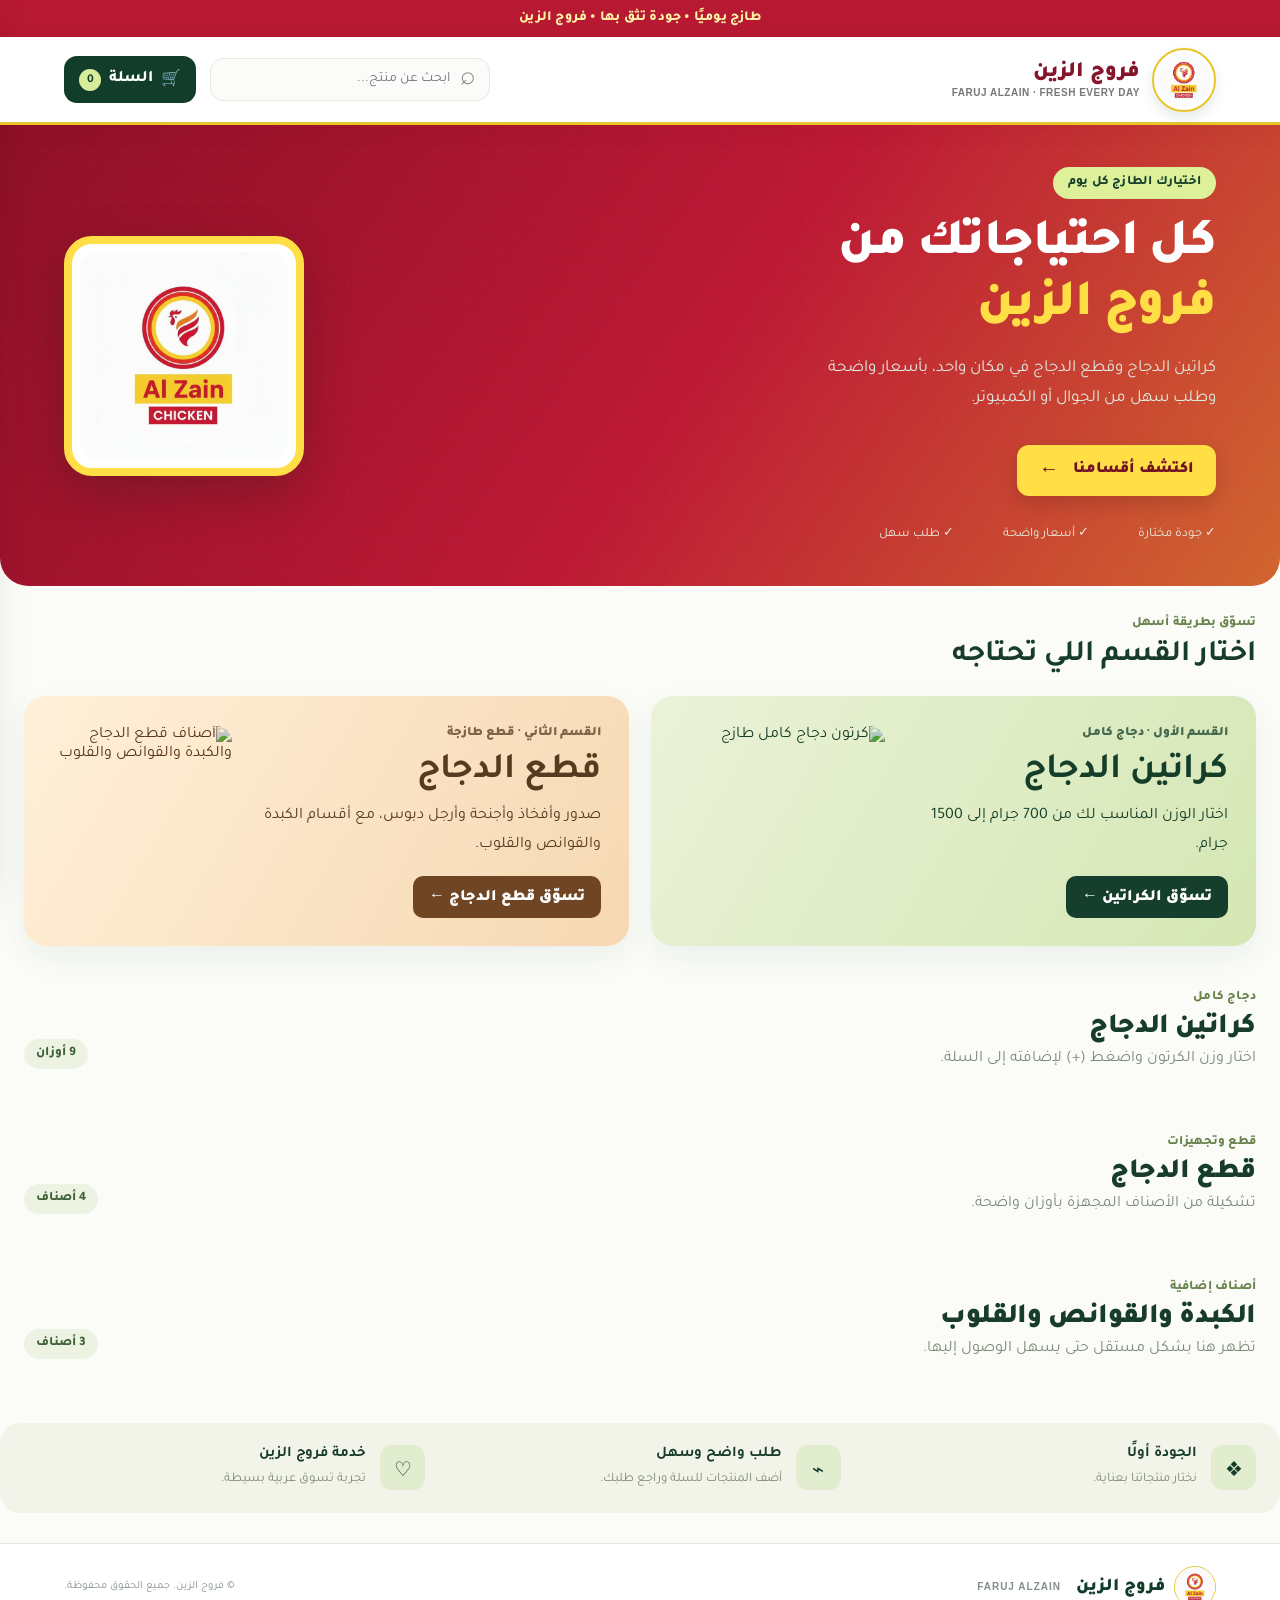
==== commit 2b3b1ff6: "Update store.html" ====
--- a/store.html
+++ b/store.html
@@ -11,33 +11,30 @@
   <link rel="stylesheet" href="store.css">
   <style>
     body{font-family:'Tajawal',sans-serif;background:#fbfcf8;color:#173c2c}
-    .announcement{background:#103e2b;color:#e5f2a0;text-align:center;padding:10px 16px;font-weight:800;font-size:14px}
-    .site-header{position:sticky;top:0;z-index:20;background:#fff;border-bottom:1px solid #e8eddf;box-shadow:0 5px 22px #123d2b0a}
-    .hero{background:linear-gradient(125deg,#103d2b,#1e5a3e);color:#fff;min-height:300px;border-radius:0 0 28px 28px;margin:0 0 28px;padding:42px clamp(20px,5vw,70px);display:flex;align-items:center;justify-content:space-between;gap:24px;overflow:hidden}
-    .hero-content{max-width:680px}.hero .eyebrow{display:inline-block;background:#dff09b;color:#17412d;border-radius:30px;padding:7px 14px;font-weight:800}.hero h1{font-size:clamp(30px,4vw,52px);line-height:1.2;margin:16px 0}.hero h1 em{font-style:normal;color:#e5f29d}.hero p{font-size:17px;color:#e0eadf;line-height:1.8}.hero-cta{display:inline-flex;gap:14px;align-items:center;background:#e5f29d;color:#173d2b;padding:12px 22px;border-radius:12px;text-decoration:none;font-weight:900;margin-top:8px}.hero-art{font-size:clamp(90px,14vw,170px);background:#dff09b;border-radius:50%;width:clamp(150px,20vw,240px);height:clamp(150px,20vw,240px);display:grid;place-items:center;flex-shrink:0;box-shadow:0 18px 50px #071d133b}
+    .announcement{background:#b71932;color:#fff2a6;text-align:center;padding:10px 16px;font-weight:800;font-size:14px}
+    .site-header{position:sticky;top:0;z-index:20;background:#fff;border-bottom:3px solid #e8c52d;box-shadow:0 5px 22px #5d17200d}.brand{display:flex;align-items:center;gap:12px;text-decoration:none;color:#85152a;padding:10px 0}.brand-mark{display:grid;place-items:center;width:64px;height:64px;flex-shrink:0;background:#fff;border:2px solid #e8c52d;border-radius:50%;overflow:hidden;padding:3px}.brand-logo{width:100%;height:100%;object-fit:contain;border-radius:50%}.brand-copy strong{display:block;font-size:22px;font-weight:900}.brand-copy small{display:block;color:#777;font-size:10px;letter-spacing:.5px}.footer-brand{display:inline-flex;align-items:center;gap:9px}.footer-logo{width:42px;height:42px;object-fit:contain;border-radius:50%;border:1px solid #e8c52d}
+    .hero{background:linear-gradient(125deg,#8e1027 0%,#bd1935 54%,#e7b928 150%);color:#fff;min-height:300px;border-radius:0 0 28px 28px;margin:0 0 28px;padding:42px clamp(20px,5vw,70px);display:flex;align-items:center;justify-content:space-between;gap:24px;overflow:hidden}
+    .hero-content{max-width:680px}.hero .eyebrow{display:inline-block;background:#dff09b;color:#17412d;border-radius:30px;padding:7px 14px;font-weight:800}.hero h1{font-size:clamp(30px,4vw,52px);line-height:1.2;margin:16px 0}.hero h1 em{font-style:normal;color:#ffdf45}.hero p{font-size:17px;color:#e0eadf;line-height:1.8}.hero-cta{display:inline-flex;gap:14px;align-items:center;background:#ffdf45;color:#711126;padding:12px 22px;border-radius:12px;text-decoration:none;font-weight:900;margin-top:8px}.hero-art{background:#fff;border:8px solid #ffdf45;border-radius:28px;width:clamp(150px,20vw,240px);height:clamp(150px,20vw,240px);display:grid;place-items:center;flex-shrink:0;box-shadow:0 18px 50px #071d133b;padding:8px}.hero-logo{display:block;width:100%;height:100%;object-fit:contain;border-radius:18px}
     .shop-intro{max-width:1500px;margin:0 auto;padding:0 24px}.shop-intro h2{font-size:30px;margin:5px 0}.section-kicker{color:#68834d;font-weight:800}
     .promo-grid{max-width:1500px;margin:22px auto 42px;padding:0 24px;display:grid;grid-template-columns:repeat(2,minmax(0,1fr));gap:22px}
     .promo-card{position:relative;min-height:220px;border-radius:22px;padding:28px;overflow:hidden;display:flex;align-items:center;justify-content:space-between;gap:12px;text-decoration:none;box-shadow:0 12px 30px #153d2910;transition:transform .2s}
     .promo-card:hover{transform:translateY(-3px)}.promo-card.cartons{background:linear-gradient(120deg,#eaf2d8,#d5e7b4);color:#143e2a}.promo-card.pieces{background:linear-gradient(120deg,#fff0d9,#f6d8b2);color:#583a20}
-    .promo-copy{position:relative;z-index:1;max-width:65%}.promo-label{font-size:13px;font-weight:900;opacity:.75}.promo-card h3{font-size:clamp(24px,3vw,36px);margin:8px 0}.promo-card p{line-height:1.8;margin:0 0 16px}.promo-link{display:inline-block;border-radius:10px;background:#153f2c;color:#fff;padding:10px 16px;font-weight:900}.pieces .promo-link{background:#704523}.promo-art{font-size:clamp(65px,9vw,115px);filter:drop-shadow(0 8px 7px #0002)}.promo-photo{width:38%;max-width:330px;height:190px;object-fit:contain;border-radius:16px;position:relative;z-index:1;mix-blend-mode:multiply}.promo-photo-pieces{font-size:clamp(65px,9vw,115px);filter:drop-shadow(0 8px 7px #0002)}
+    .promo-copy{position:relative;z-index:1;max-width:65%}.promo-label{font-size:13px;font-weight:900;opacity:.75}.promo-card h3{font-size:clamp(24px,3vw,36px);margin:8px 0}.promo-card p{line-height:1.8;margin:0 0 16px}.promo-link{display:inline-block;border-radius:10px;background:#153f2c;color:#fff;padding:10px 16px;font-weight:900}.pieces .promo-link{background:#704523}.promo-art{font-size:clamp(65px,9vw,115px);filter:drop-shadow(0 8px 7px #0002)}.promo-photo{width:38%;max-width:330px;height:190px;object-fit:contain;border-radius:16px;position:relative;z-index:1;mix-blend-mode:multiply}.promo-photo-pieces{width:38%;max-width:330px;height:190px;object-fit:contain;border-radius:16px;position:relative;z-index:1;mix-blend-mode:multiply}
     .catalog-section{max-width:1500px;margin:0 auto 48px;padding:0 24px;scroll-margin-top:100px}.section-heading{display:flex;align-items:end;justify-content:space-between;gap:14px;margin-bottom:16px}.section-heading h2{font-size:28px;margin:4px 0}.section-heading p{color:#7d8b7b;margin:5px 0 0}.section-count{background:#edf3e3;color:#3f623b;padding:7px 12px;border-radius:30px;font-size:13px;font-weight:800;white-space:nowrap}
     .product-grid{display:grid;grid-template-columns:repeat(4,minmax(0,1fr));gap:16px}.product-card{background:#fff;border:1px solid #e5eadf;border-radius:18px;overflow:hidden;box-shadow:0 5px 18px #153d2908}.product-visual{background:#f0f4e8;min-height:130px;display:grid;place-items:center}.product-emoji{font-size:54px}.product-body{padding:16px}.product-body h3{font-size:17px;line-height:1.5;min-height:48px;margin:6px 0}.product-desc{color:#859183;font-size:13px;min-height:20px}.product-bottom{display:flex;align-items:center;justify-content:space-between;gap:10px;margin-top:15px}.product-price{font-weight:900;color:#123d2b}.product-price small{font-size:12px;color:#829080;font-weight:600}.add-button{background:#123d2b;color:#fff;border:0;border-radius:10px;width:38px;height:38px;font-size:23px;cursor:pointer}.empty-state{padding:20px;text-align:center;color:#778574}.hidden{display:none!important}
     .quality-strip{max-width:1500px;margin:30px auto;padding:22px 24px;background:#f2f4e9;border-radius:20px;display:grid;grid-template-columns:auto 1fr auto 1fr auto 1fr;align-items:center;gap:14px}.quality-icon{background:#e2edcf;border-radius:12px;padding:12px;font-size:20px}.quality-strip p{font-size:13px;color:#7d8b7b;margin:5px 0 0}.quality-strip strong{font-size:15px}footer{display:flex;align-items:center;justify-content:space-between;gap:15px;flex-wrap:wrap;padding:22px 5%;border-top:1px solid #e5eadf;background:#fff}.footer-brand{font-weight:900;color:#123d2b;text-decoration:none}
     @media(max-width:1000px){.product-grid{grid-template-columns:repeat(3,minmax(0,1fr))}.quality-strip{grid-template-columns:auto 1fr;}.hero-art{font-size:100px}}
-    @media(max-width:650px){.contact-bar{gap:6px;padding:8px 6px;font-size:13px}.contact-number{gap:4px;padding:4px}.contact-number b{font-size:12px}.contact-number a{font-size:12px;padding:5px 6px}.product-price{font-size:16px;padding:5px 6px}.product-body h3{font-size:15px}.section-heading h2{font-size:24px}.hero{padding:28px 20px;min-height:0}.hero-art{width:100px;height:100px;font-size:58px}.hero p{font-size:14px}.promo-grid{grid-template-columns:1fr;padding:0 14px;gap:14px;margin-bottom:32px}.promo-card{min-height:175px;padding:20px}.promo-copy{max-width:72%}.promo-card p{font-size:14px}.promo-art{font-size:64px}.promo-photo{width:38%;height:130px;object-fit:contain}.catalog-section,.shop-intro{padding:0 14px}.product-grid{grid-template-columns:repeat(2,minmax(0,1fr));gap:10px}.product-visual{min-height:100px}.product-emoji{font-size:42px}.product-body{padding:11px}.product-body h3{font-size:14px;min-height:44px}.product-desc{font-size:11px}.product-price{font-size:13px}.product-price small{font-size:10px}.add-button{width:32px;height:32px}.section-heading h2{font-size:23px}.section-heading p{font-size:12px}.quality-strip{margin:24px 14px;padding:17px;gap:10px}.hero h1{font-size:29px}.hero .hero-perks{font-size:11px;gap:8px;flex-wrap:wrap}}
-
-    .contact-bar{display:flex;align-items:center;justify-content:center;flex-wrap:wrap;gap:10px;padding:10px 16px;background:#fff8dc;border-bottom:1px solid #f1d45a;color:#9f1239;font-family:'Tajawal',sans-serif;font-size:15px}.contact-number{display:flex;align-items:center;gap:7px;background:#fff;border:1px solid #f0d66b;border-radius:12px;padding:5px 8px;color:#173c2c}.contact-number b{font-size:15px;direction:ltr;white-space:nowrap}.contact-number a{display:inline-block;text-decoration:none;color:#fff;background:#13834b;border-radius:7px;padding:6px 9px;font-weight:900;font-size:14px}.contact-number a:last-child{background:#123d2b}.product-body h3{font-size:19px}.product-price{font-size:20px;color:#b5162e;background:#fff4c2;border:1px solid #f0d66b;border-radius:9px;padding:6px 9px;white-space:nowrap}.product-price small{font-size:13px;color:#6b5a2a}.product-desc{font-size:14px}.section-heading h2{font-size:32px}.section-heading p{font-size:15px}
+    @media(max-width:650px){.brand-mark{width:48px;height:48px}.brand-copy strong{font-size:18px}.brand-copy small{font-size:8px}.hero{padding:28px 20px;min-height:0}.hero-art{width:100px;height:100px;font-size:58px}.hero p{font-size:14px}.promo-grid{grid-template-columns:1fr;padding:0 14px;gap:14px;margin-bottom:32px}.promo-card{min-height:175px;padding:20px}.promo-copy{max-width:72%}.promo-card p{font-size:14px}.promo-art{font-size:64px}.promo-photo{width:38%;height:130px;object-fit:contain}.catalog-section,.shop-intro{padding:0 14px}.product-grid{grid-template-columns:repeat(2,minmax(0,1fr));gap:10px}.product-visual{min-height:100px}.product-emoji{font-size:42px}.product-body{padding:11px}.product-body h3{font-size:14px;min-height:44px}.product-desc{font-size:11px}.product-price{font-size:13px}.product-price small{font-size:10px}.add-button{width:32px;height:32px}.section-heading h2{font-size:23px}.section-heading p{font-size:12px}.quality-strip{margin:24px 14px;padding:17px;gap:10px}.hero h1{font-size:29px}.hero .hero-perks{font-size:11px;gap:8px;flex-wrap:wrap}}
   </style>
 </head>
 <body>
-  <div class="contact-bar" dir="rtl" aria-label="التواصل والطلبات"><strong>اطلب أو تواصل معنا</strong><div class="contact-number"><b>00971553737911</b><a href="https://wa.me/971553737911" target="_blank" rel="noopener">واتساب</a><a href="tel:+971553737911">اتصال</a></div><div class="contact-number"><b>00971501951975</b><a href="https://wa.me/971501951975" target="_blank" rel="noopener">واتساب</a><a href="tel:+971501951975">اتصال</a></div></div>
   <div class="announcement">طازج يوميًا • جودة تثق بها • فروج الزين</div>
   <header class="site-header">
-    <a class="brand" href="#top" aria-label="فروج الزين - الرئيسية"><span class="brand-mark">🐓</span><span class="brand-copy"><strong>فروج الزين</strong><small>FARUJ ALZAIN · FRESH EVERY DAY</small></span></a>
+    <a class="brand" href="#top" aria-label="فروج الزين - الرئيسية"><span class="brand-mark"><img class="brand-logo" src="[data-uri]" alt="شعار فروج الزين"></span><span class="brand-copy"><strong>فروج الزين</strong><small>FARUJ ALZAIN · FRESH EVERY DAY</small></span></a>
     <div class="header-actions"><label class="search-box"><span>⌕</span><input id="searchInput" type="search" placeholder="ابحث عن منتج..." aria-label="ابحث عن منتج"></label><button class="cart-open" id="openCart" type="button"><span>🛒</span><span>السلة</span><b id="cartCount">0</b></button></div>
   </header>
   <main id="top">
-    <section class="hero"><div class="hero-content"><span class="eyebrow">اختيارك الطازج كل يوم</span><h1>كل احتياجاتك من<br><em>فروج الزين</em></h1><p>كراتين الدجاج وقطع الدجاج في مكان واحد، بأسعار واضحة وطلب سهل من الجوال أو الكمبيوتر.</p><a class="hero-cta" href="#promotions">اكتشف أقسامنا <span>←</span></a><div class="hero-perks"><span>✓ جودة مختارة</span>　<span>✓ أسعار واضحة</span>　<span>✓ طلب سهل</span></div></div><div class="hero-art" aria-hidden="true">🍗</div></section>
+    <section class="hero"><div class="hero-content"><span class="eyebrow">اختيارك الطازج كل يوم</span><h1>كل احتياجاتك من<br><em>فروج الزين</em></h1><p>كراتين الدجاج وقطع الدجاج في مكان واحد، بأسعار واضحة وطلب سهل من الجوال أو الكمبيوتر.</p><a class="hero-cta" href="#promotions">اكتشف أقسامنا <span>←</span></a><div class="hero-perks"><span>✓ جودة مختارة</span>　<span>✓ أسعار واضحة</span>　<span>✓ طلب سهل</span></div></div><div class="hero-art"><img class="hero-logo" src="[data-uri]" alt="شعار فروج الزين"></div></section>
     <div class="shop-intro"><span class="section-kicker">تسوّق بطريقة أسهل</span><h2>اختار القسم اللي تحتاجه</h2></div>
     <section class="promo-grid" id="promotions" aria-label="الأقسام الرئيسية">
       <a class="promo-card cartons" href="#cartonSection"><div class="promo-copy"><span class="promo-label">القسم الأول · دجاج كامل</span><h3>كراتين الدجاج</h3><p>اختار الوزن المناسب لك من 700 جرام إلى 1500 جرام.</p><span class="promo-link">تسوّق الكراتين ←</span></div><img class="promo-photo" src="https://wnfibznjxihilgfedfij.supabase.co/storage/v1/object/public/store-images/a_clean_high_resolution_studio_product_photo_with.png" alt="كرتون دجاج كامل طازج"></a>
@@ -48,10 +45,10 @@
     <section class="catalog-section" id="otherSection"><div class="section-heading"><div><span class="section-kicker">أصناف إضافية</span><h2>الكبدة والقوانص والقلوب</h2><p>تظهر هنا بشكل مستقل حتى يسهل الوصول إليها.</p></div><span class="section-count">3 أصناف</span></div><div class="product-grid" id="otherGrid"></div><div class="empty-state hidden" id="otherEmpty">لا توجد نتائج في هذا القسم.</div></section>
     <section class="quality-strip"><div class="quality-icon">❖</div><div><strong>الجودة أولًا</strong><p>نختار منتجاتنا بعناية.</p></div><div class="quality-icon">⌁</div><div><strong>طلب واضح وسهل</strong><p>أضف المنتجات للسلة وراجع طلبك.</p></div><div class="quality-icon">♡</div><div><strong>خدمة فروج الزين</strong><p>تجربة تسوق عربية بسيطة.</p></div></section>
   </main>
-  <footer><a class="footer-brand" href="#top">🐓 فروج الزين</a><span>FARUJ ALZAIN</span><small>© <span id="year"></span> فروج الزين. جميع الحقوق محفوظة.</small></footer>
+  <footer><a class="footer-brand" href="#top"><img class="footer-logo" src="[data-uri]" alt="شعار فروج الزين"> فروج الزين</a><span>FARUJ ALZAIN</span><small>© <span id="year"></span> فروج الزين. جميع الحقوق محفوظة.</small></footer>
   <div class="overlay hidden" id="overlay"></div>
-  <aside class="cart-drawer" id="cartDrawer" aria-label="سلة التسوق" aria-hidden="true"><div class="drawer-head"><div><span class="section-kicker">طلبك</span><h2>سلة التسوق</h2></div><button class="icon-button" id="closeCart" aria-label="إغلاق السلة" type="button">×</button></div><div class="cart-items" id="cartItems"></div><div class="cart-bottom"><div class="cart-line"><span>المجموع الفرعي</span><strong id="subtotal">0.00 د.إ</strong></div><p class="cart-hint">رسوم التوصيل النهائية تُحدد حسب المنطقة عند تأكيد الطلب.</p><button class="primary-button" id="checkoutButton" type="button">متابعة لإتمام الطلب</button><button class="text-button" id="continueShopping" type="button">متابعة التسوق</button></div></aside>
-  <section class="checkout-modal hidden" id="checkoutModal" role="dialog" aria-modal="true" aria-labelledby="checkoutTitle"><div class="modal-head"><div><span class="section-kicker">خطوة أخيرة</span><h2 id="checkoutTitle">بيانات التوصيل</h2></div><button class="icon-button" id="closeCheckout" type="button" aria-label="إغلاق">×</button></div><form id="checkoutForm"><div class="form-grid"><label>الاسم الكامل<input name="customer_name" required autocomplete="name" placeholder="اكتب اسمك"></label><label>رقم الهاتف<input name="phone" required inputmode="tel" autocomplete="tel" placeholder="05xxxxxxxx"></label><label>الإمارة<select name="emirate" required><option value="">اختر الإمارة</option><option>دبي</option><option>أبوظبي</option><option>الشارقة</option><option>عجمان</option><option>أم القيوين</option><option>رأس الخيمة</option><option>الفجيرة</option></select></label><label>المنطقة<input name="area" required placeholder="اسم المنطقة"></label><label class="full-width">العنوان بالتفصيل<textarea name="address" required rows="2" placeholder="اسم الشارع، المبنى، رقم الفيلا أو الشقة"></textarea></label><label>طريقة الدفع<select name="payment_method" required><option value="">اختر طريقة الدفع</option><option value="cash">نقدًا عند الاستلام</option><option value="bank_transfer">تحويل بنكي</option><option value="by_agreement">حسب الاتفاق</option></select></label><label>ملاحظات (اختياري)<input name="notes" placeholder="أي تعليمات إضافية"></label></div><div class="checkout-summary"><div><span>عدد الأصناف</span><strong id="checkoutItemCount">0</strong></div><div><span>المجموع الفرعي</span><strong id="checkoutSubtotal">0.00 د.إ</strong></div><small>هذه معاينة للواجهة فقط؛ الطلب لا يُرسل إلى قاعدة البيانات بعد.</small></div><button class="primary-button" type="submit">مراجعة الطلب التجريبي</button></form><div class="prototype-result hidden" id="prototypeResult"></div></section>
+  <aside class="cart-drawer" id="cartDrawer" aria-label="سلة التسوق" aria-hidden="true"><div class="drawer-head"><div><span class="section-kicker">طلبك</span><h2>سلة التسوق</h2></div><button class="icon-button" id="closeCart" aria-label="إغلاق السلة" type="button">×</button></div><div class="cart-items" id="cartItems"></div><div class="cart-bottom"><div class="cart-line"><span>المجموع الفرعي</span><strong id="subtotal">0.00 د.إ</strong></div><div class="cart-line"><span>رسوم التوصيل</span><strong id="deliveryFee">مجانًا</strong></div><div class="cart-line"><span>الإجمالي شامل التوصيل</span><strong id="orderTotal">0.00 د.إ</strong></div><p class="cart-hint" id="cartDeliveryHint">رسوم التوصيل 20 د.إ للطلبات الأقل من 200 د.إ.</p><button class="primary-button" id="checkoutButton" type="button">متابعة لإتمام الطلب</button><button class="text-button" id="continueShopping" type="button">متابعة التسوق</button></div></aside>
+  <section class="checkout-modal hidden" id="checkoutModal" role="dialog" aria-modal="true" aria-labelledby="checkoutTitle"><div class="modal-head"><div><span class="section-kicker">خطوة أخيرة</span><h2 id="checkoutTitle">بيانات التوصيل</h2></div><button class="icon-button" id="closeCheckout" type="button" aria-label="إغلاق">×</button></div><form id="checkoutForm"><div class="form-grid"><label>الاسم الكامل<input name="customer_name" required autocomplete="name" placeholder="اكتب اسمك"></label><label>رقم الهاتف<input name="phone" required inputmode="tel" autocomplete="tel" placeholder="05xxxxxxxx"></label><label>الإمارة<select name="emirate" required><option value="">اختر الإمارة</option><option>دبي</option><option>أبوظبي</option><option>الشارقة</option><option>عجمان</option><option>أم القيوين</option><option>رأس الخيمة</option><option>الفجيرة</option></select></label><label>المنطقة<input name="area" required placeholder="اسم المنطقة"></label><label class="full-width">العنوان بالتفصيل<textarea name="address" required rows="2" placeholder="اسم الشارع، المبنى، رقم الفيلا أو الشقة"></textarea></label><label>طريقة الدفع<select name="payment_method" required><option value="">اختر طريقة الدفع</option><option value="cash">نقدًا عند الاستلام</option><option value="bank_transfer">تحويل بنكي</option><option value="by_agreement">حسب الاتفاق</option></select></label><label>ملاحظات (اختياري)<input name="notes" placeholder="أي تعليمات إضافية"></label></div><div class="checkout-summary"><div><span>عدد الأصناف</span><strong id="checkoutItemCount">0</strong></div><div><span>المجموع الفرعي</span><strong id="checkoutSubtotal">0.00 د.إ</strong></div><div><span>رسوم التوصيل</span><strong id="checkoutDeliveryFee">مجانًا</strong></div><div><span>الإجمالي شامل التوصيل</span><strong id="checkoutTotal">0.00 د.إ</strong></div><small>هذه معاينة للواجهة فقط؛ الطلب لا يُرسل إلى قاعدة البيانات بعد.</small></div><button class="primary-button" type="submit">مراجعة الطلب التجريبي</button></form><div class="prototype-result hidden" id="prototypeResult"></div></section>
   <div class="toast" id="toast" role="status" aria-live="polite"></div><script src="store.js"></script>
 </body>
 </html>
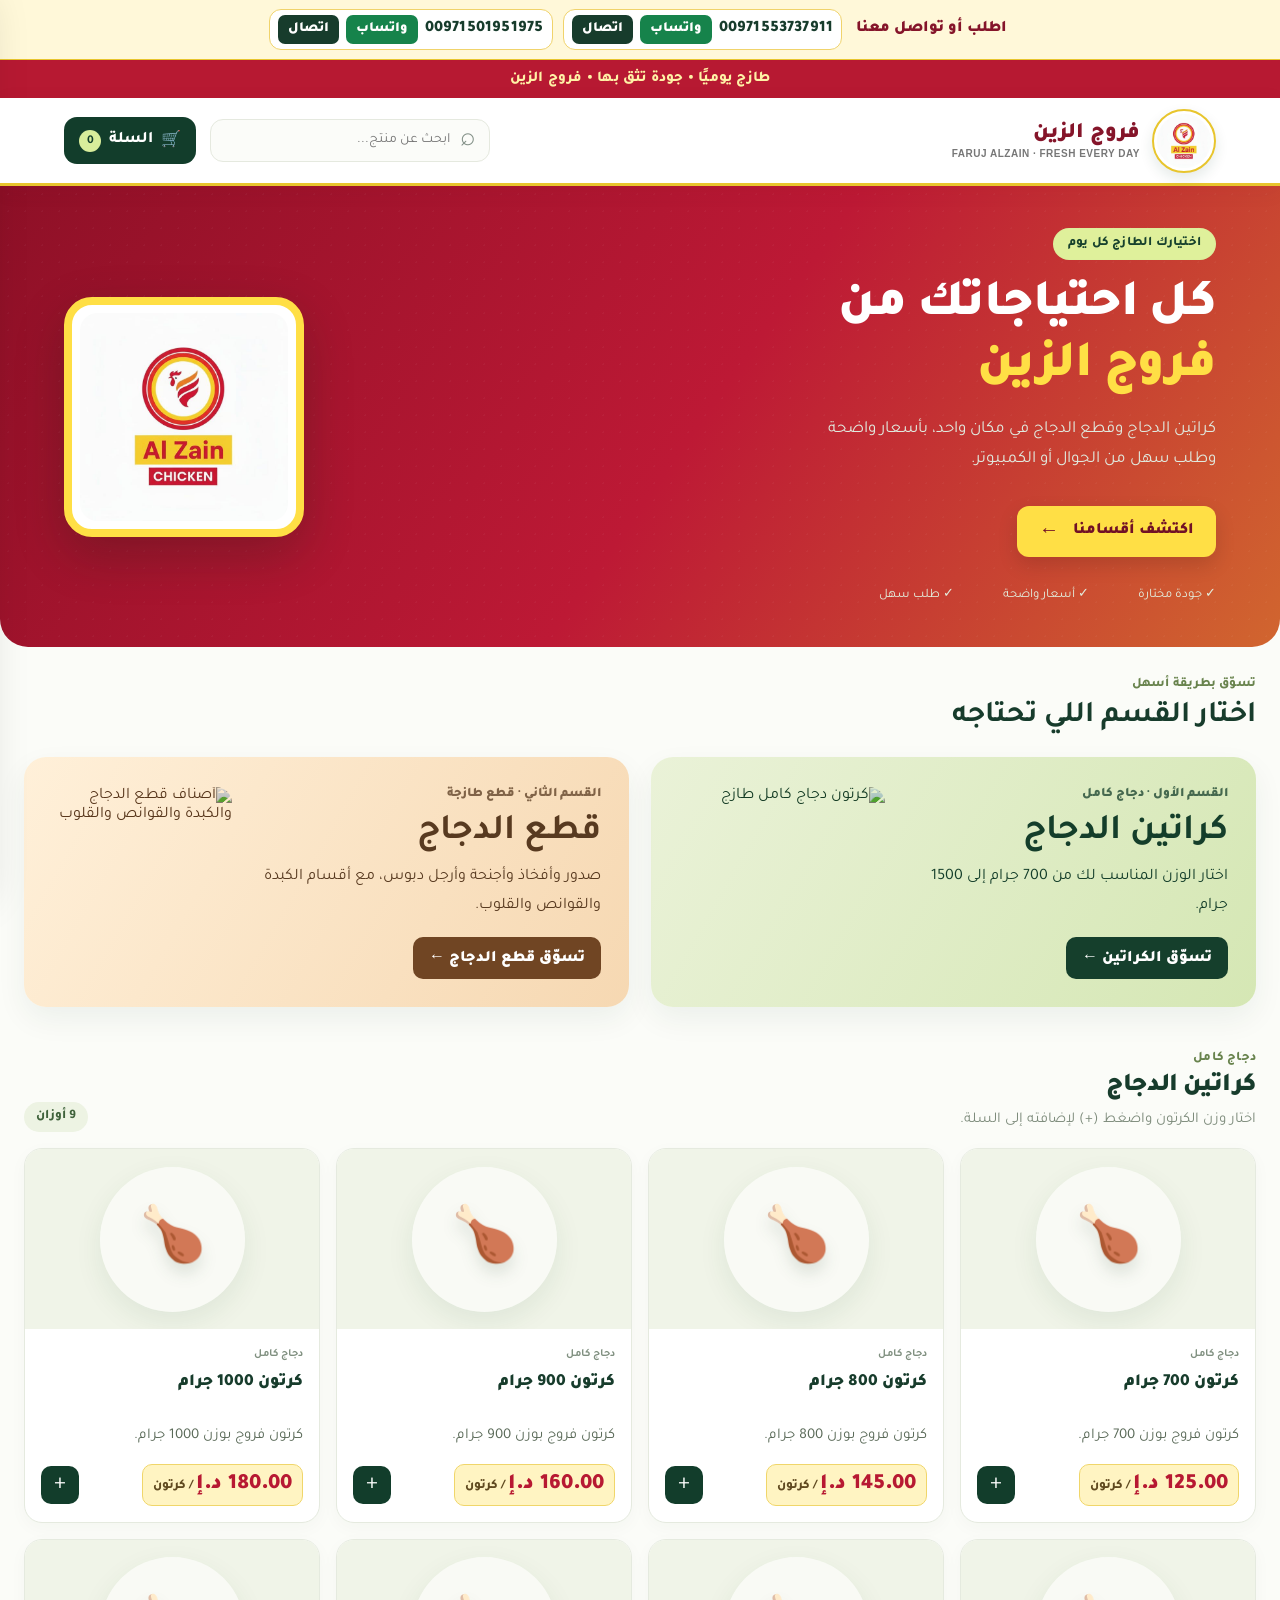
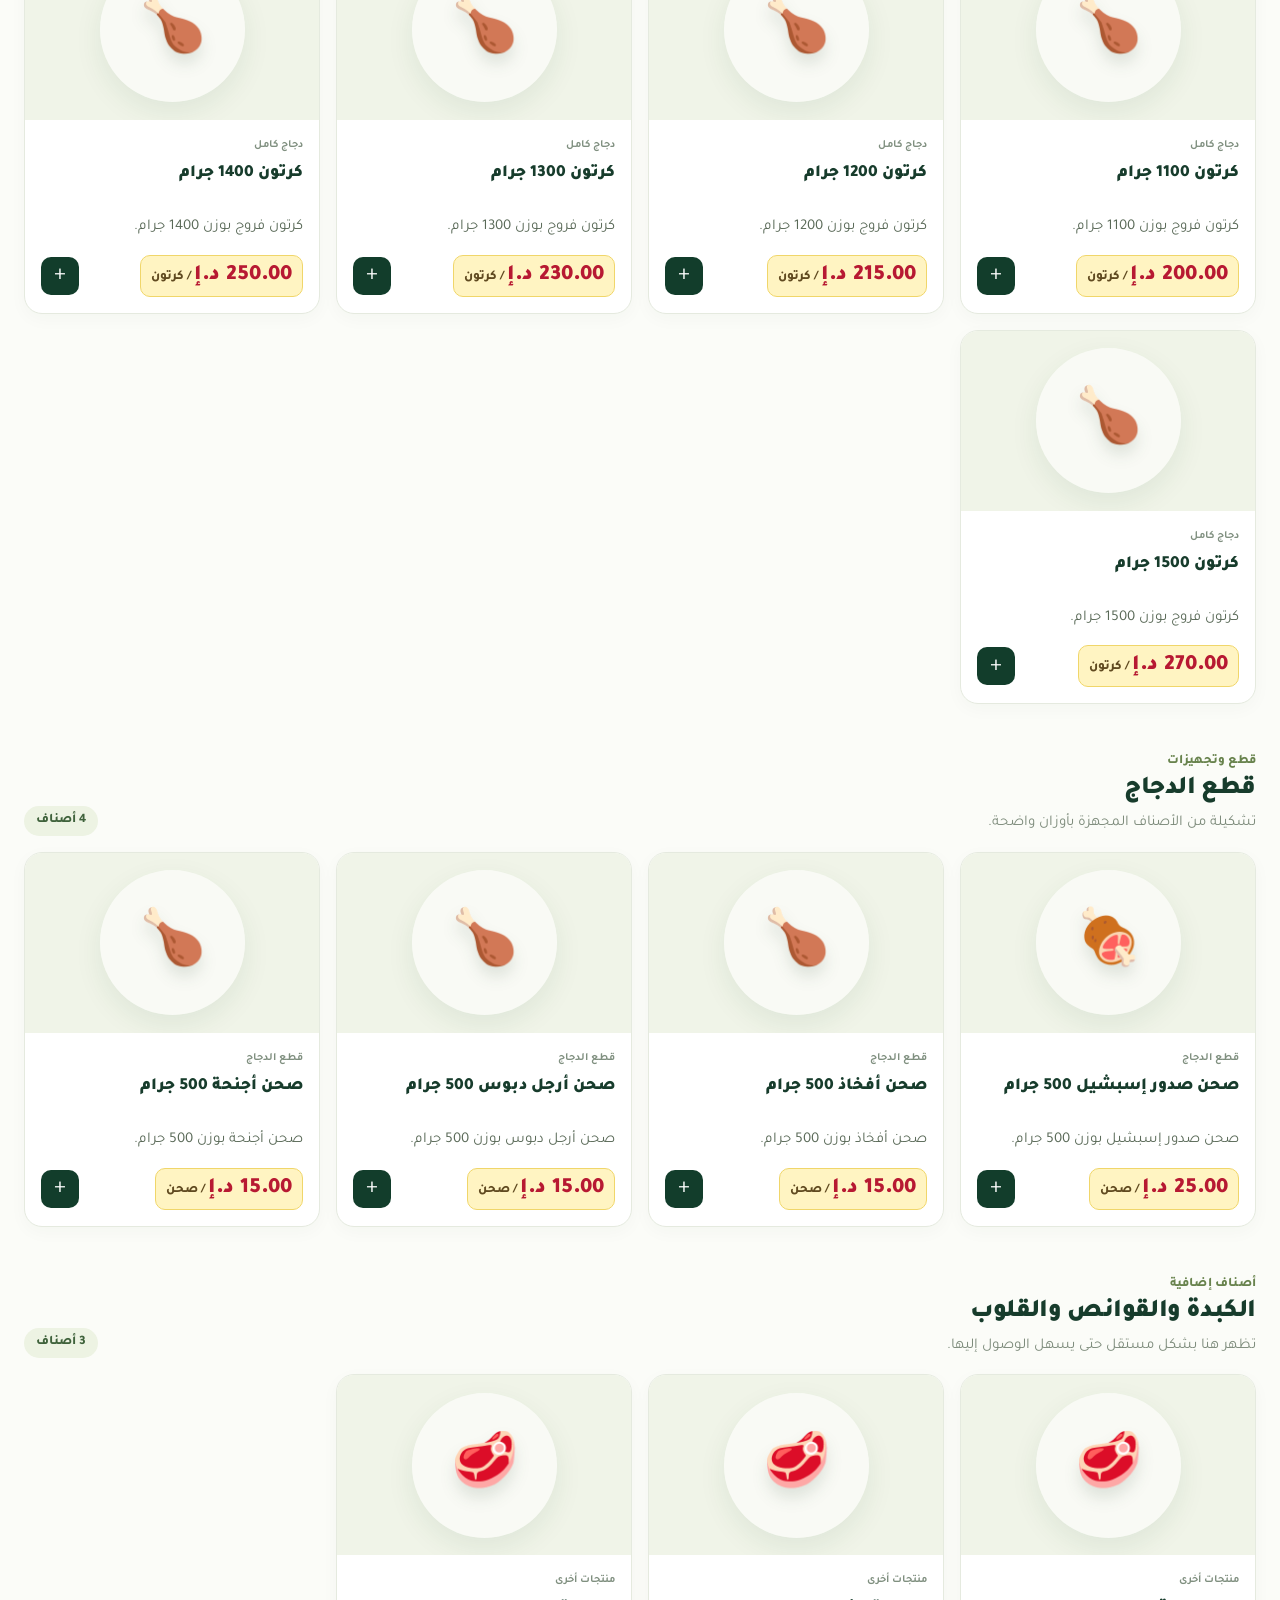
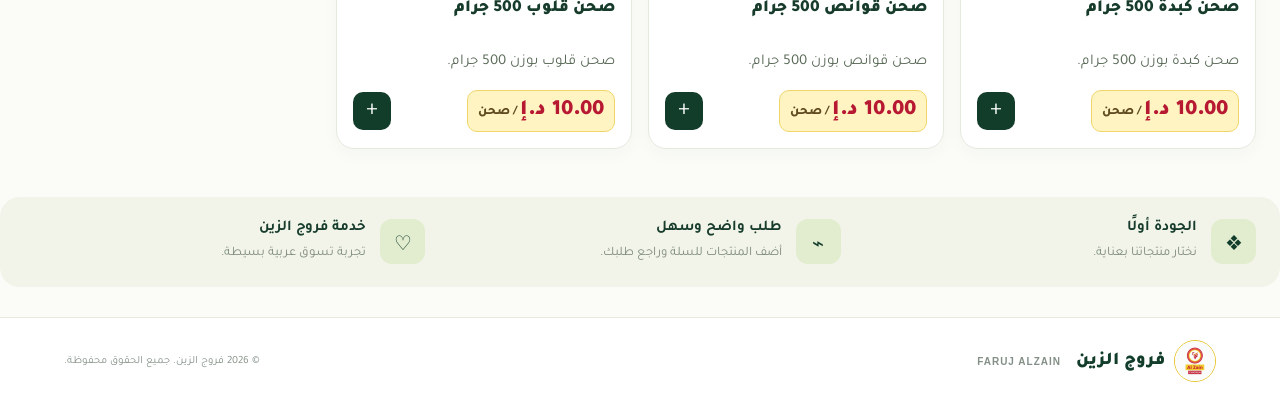
==== commit 2af2725f: "Update store.html" ====
--- a/store.html
+++ b/store.html
@@ -25,9 +25,26 @@
     .quality-strip{max-width:1500px;margin:30px auto;padding:22px 24px;background:#f2f4e9;border-radius:20px;display:grid;grid-template-columns:auto 1fr auto 1fr auto 1fr;align-items:center;gap:14px}.quality-icon{background:#e2edcf;border-radius:12px;padding:12px;font-size:20px}.quality-strip p{font-size:13px;color:#7d8b7b;margin:5px 0 0}.quality-strip strong{font-size:15px}footer{display:flex;align-items:center;justify-content:space-between;gap:15px;flex-wrap:wrap;padding:22px 5%;border-top:1px solid #e5eadf;background:#fff}.footer-brand{font-weight:900;color:#123d2b;text-decoration:none}
     @media(max-width:1000px){.product-grid{grid-template-columns:repeat(3,minmax(0,1fr))}.quality-strip{grid-template-columns:auto 1fr;}.hero-art{font-size:100px}}
     @media(max-width:650px){.brand-mark{width:48px;height:48px}.brand-copy strong{font-size:18px}.brand-copy small{font-size:8px}.hero{padding:28px 20px;min-height:0}.hero-art{width:100px;height:100px;font-size:58px}.hero p{font-size:14px}.promo-grid{grid-template-columns:1fr;padding:0 14px;gap:14px;margin-bottom:32px}.promo-card{min-height:175px;padding:20px}.promo-copy{max-width:72%}.promo-card p{font-size:14px}.promo-art{font-size:64px}.promo-photo{width:38%;height:130px;object-fit:contain}.catalog-section,.shop-intro{padding:0 14px}.product-grid{grid-template-columns:repeat(2,minmax(0,1fr));gap:10px}.product-visual{min-height:100px}.product-emoji{font-size:42px}.product-body{padding:11px}.product-body h3{font-size:14px;min-height:44px}.product-desc{font-size:11px}.product-price{font-size:13px}.product-price small{font-size:10px}.add-button{width:32px;height:32px}.section-heading h2{font-size:23px}.section-heading p{font-size:12px}.quality-strip{margin:24px 14px;padding:17px;gap:10px}.hero h1{font-size:29px}.hero .hero-perks{font-size:11px;gap:8px;flex-wrap:wrap}}
+
+    /* تحسينات قراءة آمنة: لا تغيّر هيكل الصفحة أو أقسام المنتجات */
+    .top-contact-bar{display:flex;align-items:center;justify-content:center;gap:10px;flex-wrap:wrap;background:#fff8d9;border-bottom:1px solid #e8c52d;padding:9px 14px;color:#85152a;font-family:'Tajawal',sans-serif}
+    .top-contact-title{font-size:16px;font-weight:900;margin-inline:4px}
+    .top-contact-group{display:flex;align-items:center;gap:7px;flex-wrap:wrap;border:1px solid #f0d36b;background:#fff;border-radius:12px;padding:5px 8px}
+    .top-contact-group b{font-size:16px;font-weight:900;direction:ltr;white-space:nowrap;color:#173c2c;letter-spacing:.2px}
+    .top-contact-group a{display:inline-flex;align-items:center;justify-content:center;text-decoration:none;border-radius:7px;padding:6px 10px;font-size:14px;font-weight:900;white-space:nowrap}
+    .top-wa{background:#16834b;color:#fff}.top-call{background:#173c2c;color:#fff}
+    .product-body h3{font-size:clamp(17px,1.25vw,21px);font-weight:900;color:#173c2c}
+    .product-desc{font-size:15px;line-height:1.65;color:#596957}
+    .product-price{font-size:clamp(20px,1.7vw,25px);font-weight:900;color:#b71932;background:#fff4c2;border:1px solid #f0d66a;border-radius:10px;padding:7px 10px;white-space:nowrap}
+    .product-price small{font-size:13px;color:#604a20;font-weight:800}
+    .section-heading h2{font-size:clamp(25px,2vw,32px);font-weight:900}
+    .section-heading p{font-size:15px;line-height:1.7}
+    .announcement{font-size:15px}
+    @media(max-width:650px){.top-contact-bar{gap:6px;padding:8px 6px}.top-contact-title{width:100%;text-align:center;font-size:15px}.top-contact-group{gap:5px;padding:5px}.top-contact-group b{font-size:14px}.top-contact-group a{font-size:13px;padding:6px 8px}.product-body h3{font-size:16px}.product-desc{font-size:13px}.product-price{font-size:19px;padding:6px 7px}.product-price small{font-size:11px}}
   </style>
 </head>
 <body>
+  <div class="top-contact-bar" aria-label="التواصل مع فروج الزين"><strong class="top-contact-title">اطلب أو تواصل معنا</strong><div class="top-contact-group"><b>00971553737911</b><a class="top-wa" href="https://wa.me/971553737911" target="_blank" rel="noopener">واتساب</a><a class="top-call" href="tel:+971553737911">اتصال</a></div><div class="top-contact-group"><b>00971501951975</b><a class="top-wa" href="https://wa.me/971501951975" target="_blank" rel="noopener">واتساب</a><a class="top-call" href="tel:+971501951975">اتصال</a></div></div>
   <div class="announcement">طازج يوميًا • جودة تثق بها • فروج الزين</div>
   <header class="site-header">
     <a class="brand" href="#top" aria-label="فروج الزين - الرئيسية"><span class="brand-mark"><img class="brand-logo" src="[data-uri]" alt="شعار فروج الزين"></span><span class="brand-copy"><strong>فروج الزين</strong><small>FARUJ ALZAIN · FRESH EVERY DAY</small></span></a>
